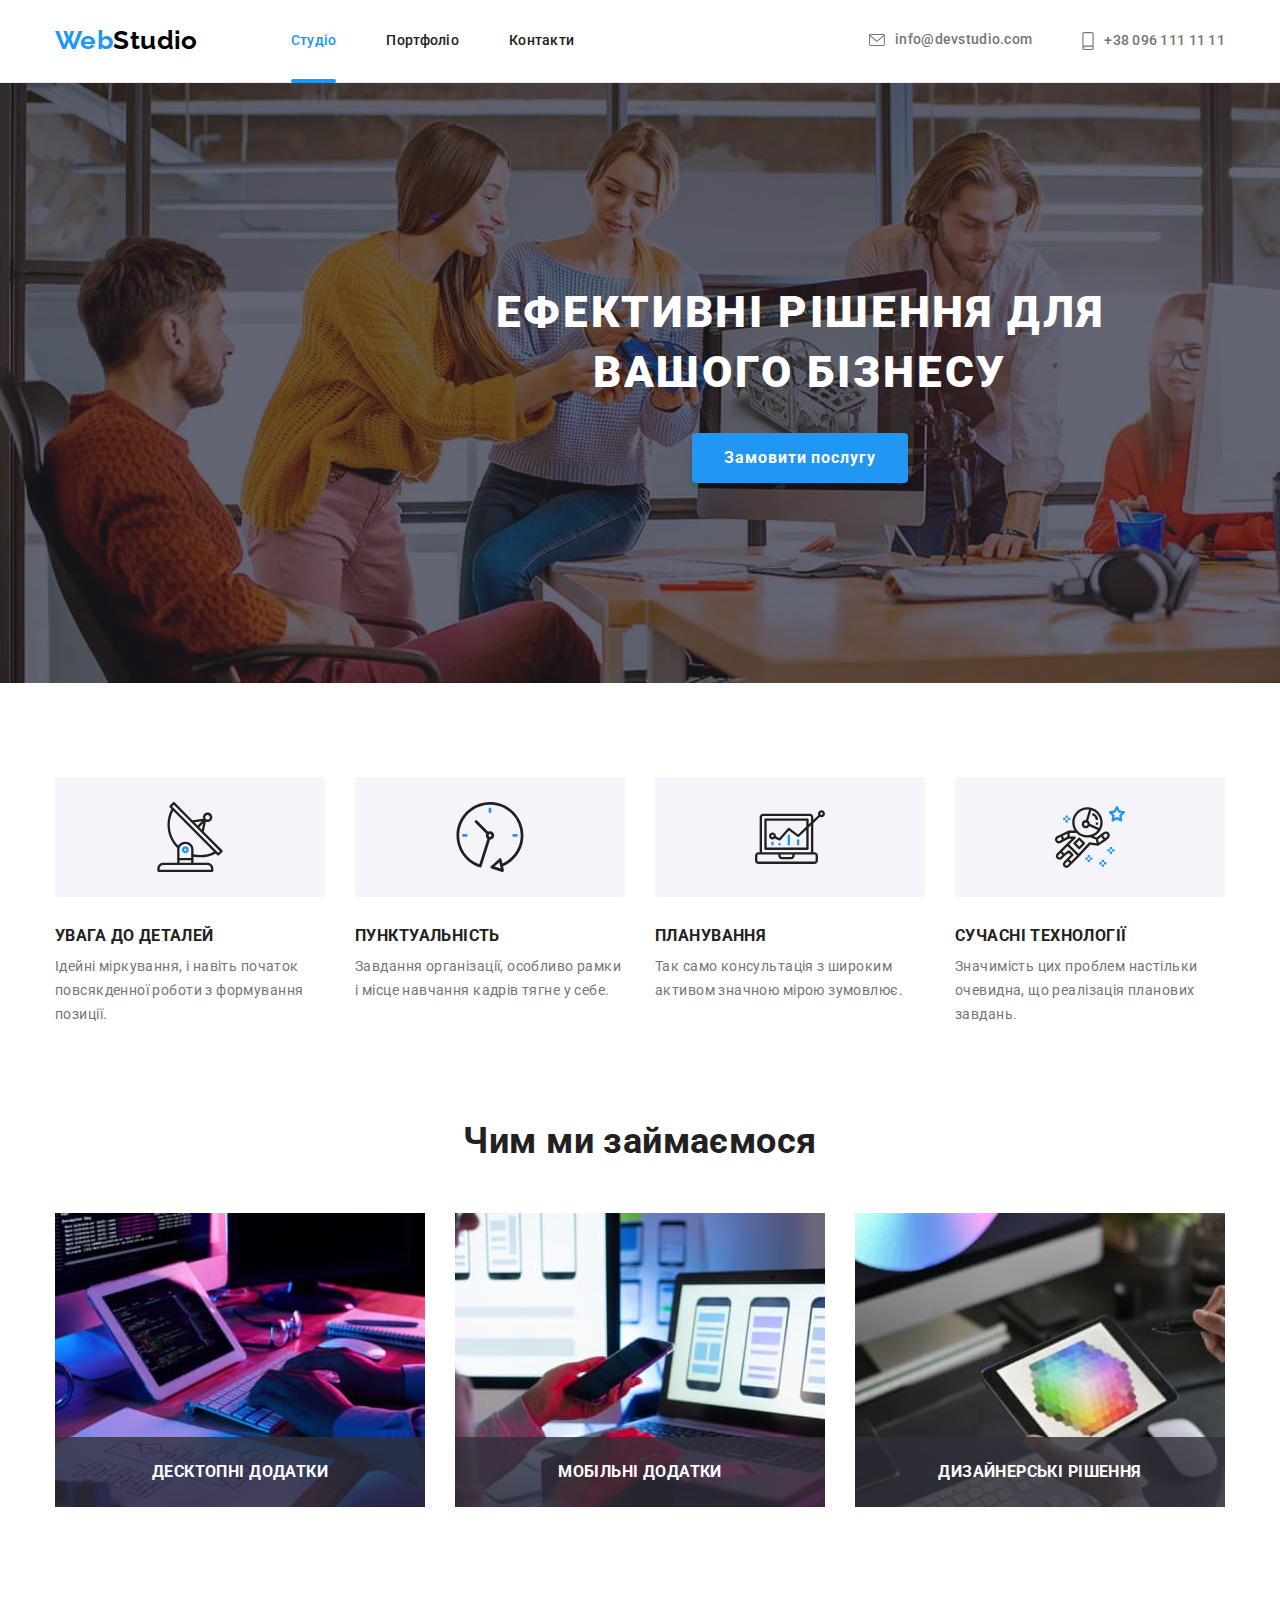
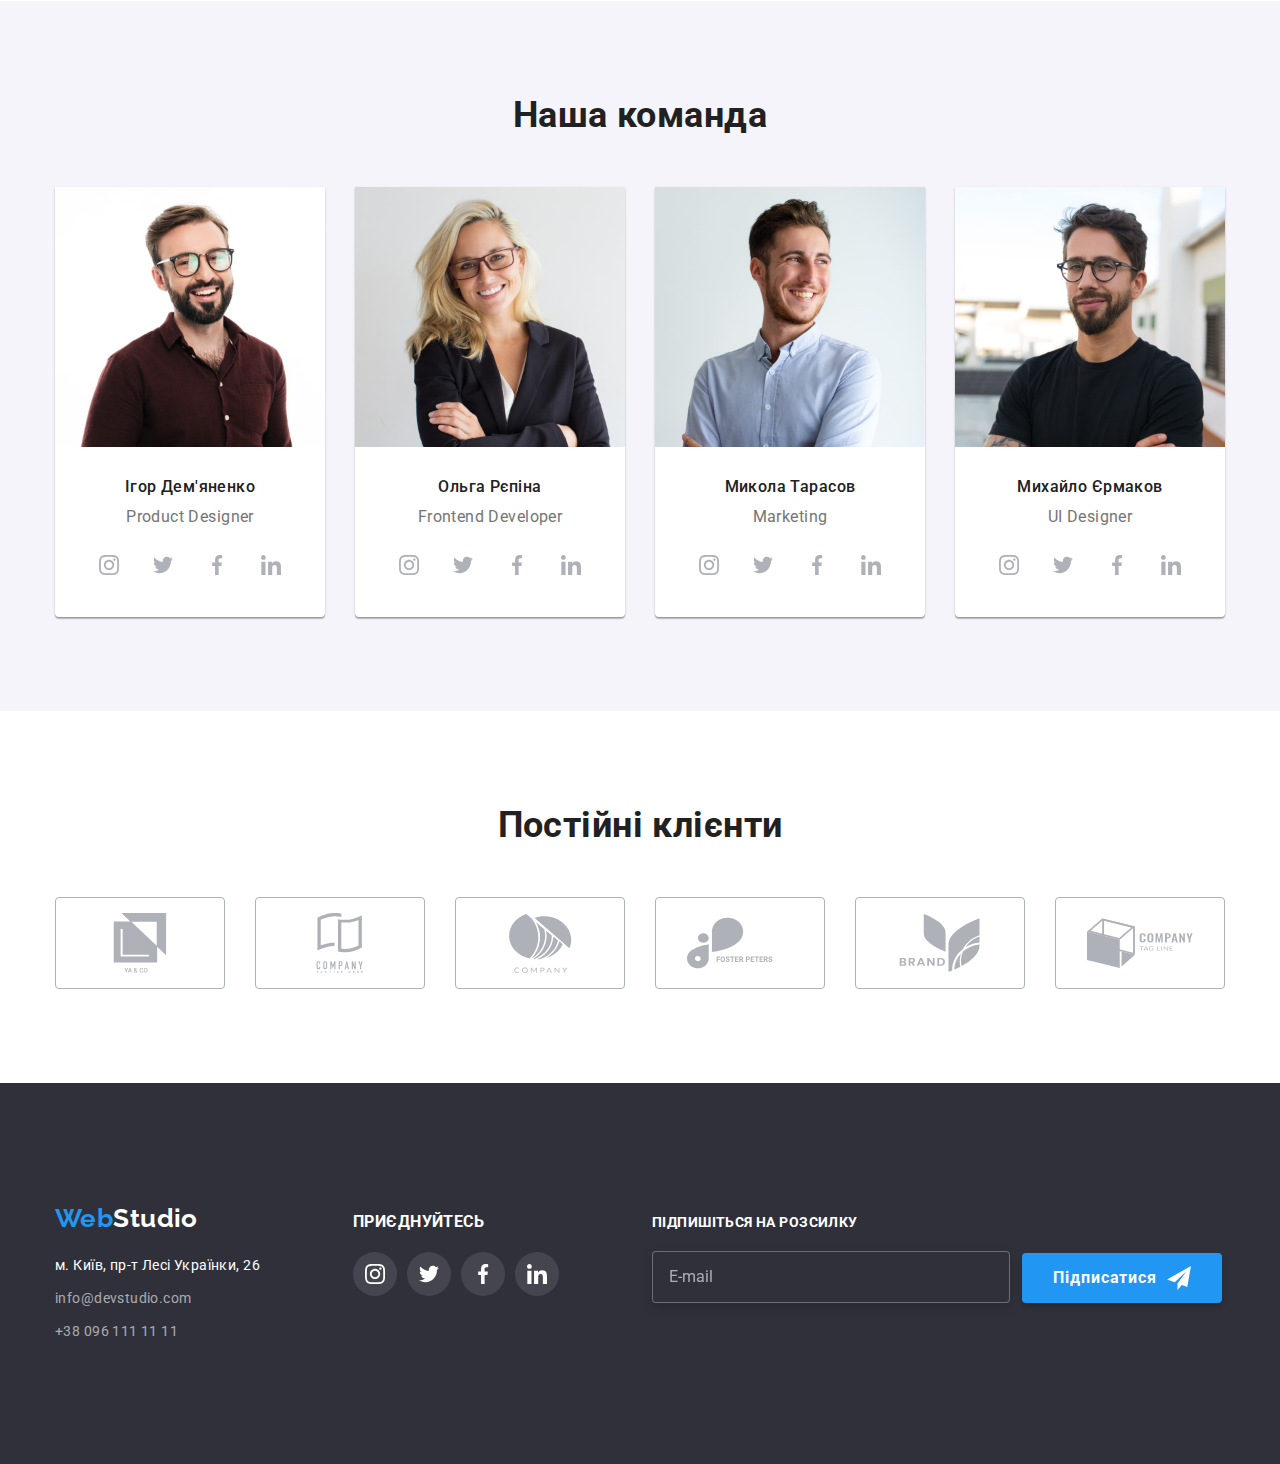
==== index.html @ 812aaee8 "Скопировал файлы с прошлой ДЗ" ====
<!DOCTYPE html>
<html lang="uk">
  <head>
    <meta charset="UTF-8" />
    <meta http-equiv="X-UA-Compatible" content="IE=edge" />
    <meta name="viewport" content="width=device-width, initial-scale=1.0" />
    <title>Document</title>
    <link rel="icon" href="./images/favicon.ico" type="image/x-icon">
    <link rel="preconnect" href="https://fonts.googleapis.com" />
    <link rel="preconnect" href="https://fonts.gstatic.com" crossorigin />
    <link
      href="https://fonts.googleapis.com/css2?family=Raleway:wght@700&family=Roboto:wght@400;500;700;900&display=swap"
      rel="stylesheet"
    />
    <link
      rel="stylesheet"
      href="https://cdnjs.cloudflare.com/ajax/libs/modern-normalize/1.1.0/modern-normalize.min.css"
    />
    <link rel="stylesheet" href="./css/styles.css" />
  </head>

  <body>
    <header>
      <!--Навігація сайту-->
      <div class="nav container">
        <nav>
          <a class="logo" href="./index.html">Web<span class="logo-studio">Studio</span></a>
          <ul class="site-nav list">
            <li class="item">
              <a class="link current" href="./index.html">Студіо</a>
            </li>
            <li class="item">
              <a class="link" href="./portfolio.html">Портфоліо</a>
            </li>
            <li class="item"><a class="link" href="">Контакти</a></li>
          </ul>
        </nav>
        <ul class="site-adress list">
          <li class="item">
            <a class="link" href="mailto:info@devstudio.com">
              <svg class="icon-mail" width="16" height="12px">
                <use href="./images/icons.svg#icon-mail"></use>
              </svg>
              info@devstudio.com
            </a>
          </li>
          <li class="item">
            <a class="link" href="tel:+380961111111">
              <svg class="icon-smartphone" width="12px" height="18px">
                <use href="./images/icons.svg#icon-smartphone"></use>
              </svg>
              +38 096 111 11 11
            </a>
          </li>
        </ul>
      </div>
    </header>
    <!--Основний контент-->
    <main>
      <!--Шапка основного контенту-->
      <section class="main section">
        <div class="main container">
          <h1 class="title-hero">Ефективні рішення для вашого бізнесу</h1>
          <button class="button" type="button" data-modal-open>Замовити послугу</button>
        </div>
      </section>
      <!--Особливості-->
      <section class="feature section">
        <div class="feature container">
          <h2 class="visually-hidden">Особливості</h2>
          <ul class="feature list">
            <li class="item">
              <div class="feature-picture">
                <svg class="icon-antenna" width="70px" height="70px">
                  <use href="./images/icons.svg#pic-antenna"></use>
                </svg>
              </div>
              <h3 class="feature-title">Увага до деталей</h3>
              <p class="feature-text">
                Ідейні міркування, і навіть початок повсякденної роботи з формування позиції.
              </p>
            </li>
            <li class="item">
              <div class="feature-picture">
                <svg class="icon-clock" width="70px" height="70px">
                  <use href="./images/icons.svg#pic-clock"></use>
                </svg>
              </div>
              <h3 class="feature-title">Пунктуальність</h3>
              <p class="feature-text">
                Завдання організації, особливо рамки і місце навчання кадрів тягне у себе.
              </p>
            </li>
            <li class="item">
              <div class="feature-picture">
                <svg class="icon-diagram" width="70px" height="70px">
                  <use href="./images/icons.svg#pic-diagram"></use>
                </svg>
              </div>
              <h3 class="feature-title">Планування</h3>
              <p class="feature-text">
                Так само консультація з широким активом значною мірою зумовлює.
              </p>
            </li>
            <li class="item">
              <div class="feature-picture">
                <svg class="icon-astronaut" width="70px" height="70px">
                  <use href="./images/icons.svg#pic-astronaut"></use>
                </svg>
              </div>
              <h3 class="feature-title">Сучасні технології</h3>
              <p class="feature-text">
                Значимість цих проблем настільки очевидна, що реалізація планових завдань.
              </p>
            </li>
          </ul>
        </div>
      </section>
      <!--Чим ми займаємося-->
      <section class="description section">
        <div class="description container">
          <h2 class="title-section">Чим ми займаємося</h2>
          <ul class="description list">
            <li class="item">
              <img src="./images/label-one.jpg" alt="label-one" width="370" height="294" />
              <div class="container-lebel">
                <h3 class="label-title">Десктопні додатки</h3>
              </div>
            </li>
            <li class="item">
              <img src="./images/label-two.jpg" alt="label-two" width="370" height="294" />
              <div class="container-lebel">
                <h3 class="label-title">Мобільні додатки</h3>
              </div>
            </li>
            <li class="item">
              <img src="./images/label-three.jpg" alt="label-three" width="370" height="294" />
              <div class="container-lebel">
                <h3 class="label-title">Дизайнерські рішення</h3>
              </div>
            </li>
          </ul>
        </div>
      </section>
      <!--Наша команда-->
      <section class="team section">
        <div class="container">
          <h2 class="title-section">Наша команда</h2>
          <ul class="list">
            <li class="person-list">
              <img src="./images/person-one.jpg" alt="Ihor-Demyanenko" width="270" height="260" />
              <div class="container-person">
                <h3 class="person-name">Ігор Дем'яненко</h3>
                <p class="person-title" lang="en">Product Designer</p>
                <ul class="container-links">
                  <li class="list">
                    <a href="" class="social-link">
                      <svg class="icon-instagram" width="20px" height="20px">
                        <use href="./images/icons.svg#icon-instagram"></use>
                      </svg>
                    </a>
                  </li>
                  <li class="list">
                    <a href="" class="social-link">
                      <svg class="icon-twitter" width="20px" height="20px">
                        <use href="./images/icons.svg#icon-twitter"></use>
                      </svg>
                    </a>
                  </li>
                  <li class="list">
                    <a href="" class="social-link">
                      <svg class="icon-facebook" width="20px" height="20px">
                        <use href="./images/icons.svg#icon-facebook"></use>
                      </svg>
                    </a>
                  </li>
                  <li class="list">
                    <a href="" class="social-link">
                      <svg class="icon-twitter" width="20px" height="20px">
                        <use href="./images/icons.svg#icon-linkedin"></use>
                      </svg>
                    </a>
                  </li>
                </ul>
              </div>
            </li>
            <li class="person-list">
              <img src="./images/person-two.jpg" alt="Olga-Repina" width="270" height="260" />
              <div class="container-person">
                <h3 class="person-name">Ольга Рєпіна</h3>
                <p class="person-title" lang="en">Frontend Developer</p>
                <ul class="container-links">
                  <li class="list">
                    <a href="" class="social-link">
                      <svg class="icon-instagram" width="20px" height="20px">
                        <use href="./images/icons.svg#icon-instagram"></use>
                      </svg>
                    </a>
                  </li>
                  <li class="list">
                    <a href="" class="social-link">
                      <svg class="icon-twitter" width="20px" height="20px">
                        <use href="./images/icons.svg#icon-twitter"></use>
                      </svg>
                    </a>
                  </li>
                  <li class="list">
                    <a href="" class="social-link">
                      <svg class="icon-facebook" width="20px" height="20px">
                        <use href="./images/icons.svg#icon-facebook"></use>
                      </svg>
                    </a>
                  </li>
                  <li class="list">
                    <a href="" class="social-link">
                      <svg class="icon-twitter" width="20px" height="20px">
                        <use href="./images/icons.svg#icon-linkedin"></use>
                      </svg>
                    </a>
                  </li>
                </ul>
              </div>
            </li>
            <li class="person-list">
              <img src="./images/person-three.jpg" alt="Mykola-Tarasov" width="270" height="260" />
              <div class="container-person">
                <h3 class="person-name">Микола Тарасов</h3>
                <p class="person-title" lang="en">Marketing</p>
                <ul class="container-links">
                  <li class="list">
                    <a href="" class="social-link">
                      <svg class="icon-instagram" width="20px" height="20px">
                        <use href="./images/icons.svg#icon-instagram"></use>
                      </svg>
                    </a>
                  </li>
                  <li class="list">
                    <a href="" class="social-link">
                      <svg class="icon-twitter" width="20px" height="20px">
                        <use href="./images/icons.svg#icon-twitter"></use>
                      </svg>
                    </a>
                  </li>
                  <li class="list">
                    <a href="" class="social-link">
                      <svg class="icon-facebook" width="20px" height="20px">
                        <use href="./images/icons.svg#icon-facebook"></use>
                      </svg>
                    </a>
                  </li>
                  <li class="list">
                    <a href="" class="social-link">
                      <svg class="icon-twitter" width="20px" height="20px">
                        <use href="./images/icons.svg#icon-linkedin"></use>
                      </svg>
                    </a>
                  </li>
                </ul>
              </div>
            </li>
            <li class="person-list">
              <img
                src="./images/person-four.jpg"
                alt="Mykhailo-Yermakov"
                width="270"
                height="260"
              />
              <div class="container-person">
                <h3 class="person-name">Михайло Єрмаков</h3>
                <p class="person-title" lang="en">UI Designer</p>
                <ul class="container-links">
                  <li class="list">
                    <a href="" class="social-link">
                      <svg class="icon-instagram" width="20px" height="20px">
                        <use href="./images/icons.svg#icon-instagram"></use>
                      </svg>
                    </a>
                  </li>
                  <li class="list">
                    <a href="" class="social-link">
                      <svg class="icon-twitter" width="20px" height="20px">
                        <use href="./images/icons.svg#icon-twitter"></use>
                      </svg>
                    </a>
                  </li>
                  <li class="list">
                    <a href="" class="social-link">
                      <svg class="icon-facebook" width="20px" height="20px">
                        <use href="./images/icons.svg#icon-facebook"></use>
                      </svg>
                    </a>
                  </li>
                  <li class="list">
                    <a href="" class="social-link">
                      <svg class="icon-twitter" width="20px" height="20px">
                        <use href="./images/icons.svg#icon-linkedin"></use>
                      </svg>
                    </a>
                  </li>
                </ul>
              </div>
            </li>
          </ul>
        </div>
      </section>
      <!-- Постійні клієнти -->
      <section class="section clients">
        <div class="container">
          <h2 class="title-section">Постійні клієнти</h2>
          <ul class="container-clients">
            <li class="list">
              <a class="client-link" href="">
                <svg class="icon-client" width="106px" height="60px">
                  <use href="./images/icons.svg#icon-client-1"></use>
                </svg>
              </a>
            </li>
            <li class="list">
              <a class="client-link" href="">
                <svg class="icon-client" width="106px" height="60px">
                  <use href="./images/icons.svg#icon-client-2"></use>
                </svg>
              </a>
            </li>
            <li class="list">
              <a class="client-link" href="">
                <svg class="icon-client" width="106px" height="60px">
                  <use href="./images/icons.svg#icon-client-3"></use>
                </svg>
              </a>
            </li>
            <li class="list">
              <a class="client-link" href="">
                <svg class="icon-client" width="106px" height="60px">
                  <use href="./images/icons.svg#icon-client-4"></use>
                </svg>
              </a>
            </li>
            <li class="list">
              <a class="client-link" href="">
                <svg class="icon-client" width="106px" height="60px">
                  <use href="./images/icons.svg#icon-client-5"></use>
                </svg>
              </a>
            </li>
            <li class="list">
              <a class="client-link" href="">
                <svg class="icon-client" width="106px" height="60px">
                  <use href="./images/icons.svg#icon-client-6"></use>
                </svg>
              </a>
            </li>
          </ul>
        </div>
      </section>
    </main>
    <!--Футер сайту-->
    <footer class="footer">
      <div class="container footer">
        <div class="container-adress">
          <a class="logo" href="">Web<span class="logo-studio">Studio</span></a>
          <address class="footer-adress">
            <p class="adress-text">м. Київ, пр-т Лесі Українки, 26</p>
            <ul class="list">
              <li class="link-mail">
                <a class="link" href="mailto:info@devstudio.com">info@devstudio.com</a>
              </li>
              <li class="link-tel">
                <a class="link" href="tel:+380961111111">+38 096 111 11 11</a>
              </li>
            </ul>
          </address>
        </div>
        <div class="container-join">
          <h3 class="title">Приєднуйтесь</h3>
          <ul class="list link">
            <li class="list item">
              <a class="social-link" href="">
                <svg class="icon-instagram" width="20px" height="20px">
                  <use href="./images/icons.svg#icon-instagram"></use>
                </svg>
              </a>
            </li>
            <li class="list item">
              <a class="social-link" href="">
                <svg class="icon-twitter" width="20px" height="20px">
                  <use href="./images/icons.svg#icon-twitter"></use>
                </svg>
              </a>
            </li>
            <li class="list item">
              <a class="social-link" href="">
                <svg class="icon-facebook" width="20px" height="20px">
                  <use href="./images/icons.svg#icon-facebook"></use>
                </svg>
              </a>
            </li>
            <li class="list item">
              <a class="social-link" href="">
                <svg class="icon-linkedin" width="20px" height="20px">
                  <use href="./images/icons.svg#icon-linkedin"></use>
                </svg>
              </a>
            </li>
          </ul>
        </div>
        <div class="container-subscribe">
          <form class="form-email">
            <div class="form-group">
              <b class="title">Підпишіться на розсилку</b>
              <label>
                <input type="email" name="email" placeholder="E-mail" />
              </label>
            </div>
            <button class="button subscribe" type="submit">
              Підписатися
              <svg class="icon-subscribe" width="24px" height="24px">
                <use href="./images/icons.svg#icon-subscribe"></use>
              </svg>
            </button>
          </form>
        </div>
      </div>
    </footer>

    <!-- Модальне вікно -->
    <div class="backdrop is-hidden" data-modal>
      <div class="modal">
        <form class="modal-form">
          <b class="title-modal-form">Залиште свої дані, ми вам передзвонимо</b>
          <label class="group username">
            <span class="form-label">Ім'я</span>
            <input type="text" name="name" placeholder=" " />
            <svg class="icon person" width="18px" height="18px">
              <use href="./images/icons.svg#icon-person"></use>
            </svg>
          </label>
          <label class="group tel">
            <span class="form-label">Телефон</span>
            <input type="tel" name="tel" placeholder=" " />
            <svg class="icon tel" width="18px" height="18px">
              <use href="./images/icons.svg#icon-phone"></use>
            </svg>
          </label>
          <label class="group email">
            <span class="form-label"><span lang="en">Email</span></span>
            <input type="email" name="email" placeholder=" " />
            <svg class="icon email" width="18px" height="18px">
              <use href="./images/icons.svg#icon-email"></use>
            </svg>
          </label>
          <label class="group feedback">
            <span class="form-label">Коментар</span>
            <textarea name="feedback" rows="5" placeholder="Введіть текст"></textarea>
          </label>
          <label class="group checkbox">
            <input class="form-input" type="checkbox" name="checkbox_terms" />
            <svg class="icon-check" width="16px" height="15px">
              <use href="./images/icons.svg#icon-check"></use>
            </svg>
            <span class="text-checkbox">Погоджуюся з розсилкою та приймаю <span>Умови договору</span></span>
          </label>
          <button class="button send" type="submit">Відправити</button>
        </form>
        <button class="button-close-modal" type="button" data-modal-close>
          <svg width="18px" height="18px">
            <use href="./images/icons.svg#icon-close"></use>
          </svg>
        </button>
      </div>
    </div>
    <!-- Скрипт для модального вікна -->
    <script src="./js/modal.js"></script>
  </body>
</html>
---- css/styles.css ----
/* Колір основного тексту  #757575*/
/* Колір вторичного тексту #212121 */
/* Колір акценту #2196F3*/
/* Колір основного фону #ffffff*/
/* Колір вторичного фону #F5F4FA*/
/* Колір фону шапки та футера #2F303A */
/* Колір тексту адреси футера rgba(255, 255, 255, 0.6)*/
/* Колір напису "Студіо" #000000*/
/* Колір іконок #AFB1B8*/
/* Колір задноього фону іконок rgba(255, 255, 255, 0.1)*/
/* Колір заднього фону блоку тексту в Чим ми займаємосся rgba(47, 48, 58, 0.8)*/

/* Основні змінні сайту */
:root {
    --primary-text-color: #757575;
    --secondary-text-color: #212121;
    --accent-color: #2196F3;
    --primary-white-color: #ffffff;
    --secondary-background-color: #F5F4FA;
    --footer-adress-text-color: rgba(255, 255, 255, 0.6);
    --footer-background-color: #2F303A;
    --logo-text-color: #000000;
    --icons-other-color: #AFB1B8;
    --icons-background-color: rgba(255, 255, 255, 0.1);
    --label-background-color: rgba(47, 48, 58, 0.8);
    --text-label-portfolio-background-color: rgba(33, 150, 243, 0.9);


    --time-duration: 250ms;
    --timing-function: cubic-bezier(0.4, 0, 0.2, 1);
}

body {
    background-color: var(--primary-white-color);
    color: var(--primary-text-color);
    font-family: Roboto, sans-serif;
    font-weight: 400;
    font-size: 14px;
    letter-spacing: 0.03em;
}
header {
    border-bottom: 1px solid #ECECEC;
}
img {
    display: block;
}
nav {
    display: flex;
}


/* Стилі для index.html */
/* Навігація */
.container{
    margin-right: auto;
    margin-bottom: 0px;
    margin-left: auto;
    width: 1200px;
    padding: 0 15px;
}
.section {
    padding-top: 94px;
    padding-bottom: 94px;
}
.logo {
    padding-top: 24px;
    padding-bottom: 25px;

    color: var(--accent-color);
    font-family: Raleway, sans-serif;
    font-weight: 700;
    font-size: 26px;
    line-height: 1.2;
    text-decoration: none;
}
.logo .logo-studio {
    color: var(--logo-text-color);
}
.link {
    color: var(--secondary-text-color);
    text-decoration: none;
    text-align: center;
}
.list {
    padding: 0;
    margin: 0;

    list-style: none;
}
.nav.container {
    display: flex;
    align-items: center;
}
.site-nav.list {
    display: flex;
    margin-left: 93px;
}
.site-adress.list {
    display: flex;
    margin-left: auto;
}
.site-nav .item + .item,
.site-adress .item + .item {
    margin-left: 50px;
}
.nav.container .link{
    display: flex;
    padding-top: 32px;
    padding-bottom: 32px;
    align-items: center;

    font-weight: 500;
    line-height: 1.14;
    letter-spacing: 0.02em;
    list-style: none;

    transition: color var(--time-duration) var(--timing-function);
}
.site-adress.list .link {
    color: var(--primary-text-color);
}
.site-nav.list .current{
    position: relative;
}
.site-nav.list .current::after {
    content: "";
    position: absolute;
    bottom: -2px;
    left: 0;

    width: 100%;
    height: 4px;

    background-color: var(--accent-color);
    border-radius: 4px;
}
.site-nav.list .current,
.nav.container .link:hover, 
.nav.container .link:focus,
/* ...для футеру */
.footer .link:hover,
.footer .link:focus {
    color: var(--accent-color);
}
/* іконки навігації */
.icon-mail,
.icon-smartphone {
    fill: currentColor;
    margin-right: 10px;
} 



/* Секція Герой */
.main.section {
    width: 1600px;
    margin-right: auto;
    margin-left: auto;
    padding-top: 200px;
    padding-bottom: 200px;
    
    background-image: linear-gradient(
        to right, 
        rgba(47, 48, 58, 0.4), 
        rgba(47, 48, 58, 0.4)),
        url(../images/img-main.jpg);
    background-position: center;
    background-repeat: no-repeat;
    background-size: cover;
}
.main.container {
    text-align: center;
}
.main.section .title-hero {
    margin-top: 0;
    margin-right: auto;
    margin-bottom: 30px;
    margin-left: auto;
    width: 696px;
    
    color: var(--primary-white-color);
    font-weight: 900;
    font-size: 44px;
    line-height: 1.36;
    letter-spacing: 0.06em;
    text-transform: uppercase;
}
.button,
.button.send {
    font-family: inherit;
    font-weight: 700;
    font-size: 16px;
    line-height: 1.88;
    letter-spacing: 0.06em;
    cursor: pointer;
    background-color: var(--accent-color);
    color: var(--primary-white-color);
    box-shadow: 0px 4px 4px rgba(0, 0, 0, 0.15);
    border-radius: 4px;
    border: transparent;
}
.main.container .button {
    min-width: 216px;
    min-height: 50px;
}



/* Особливості */
.feature-picture {
    display: flex;
    width: 270px;
    height: 120px;
    margin-bottom: 30px;

    justify-content: center;
    align-items: center;
    background-color: var(--secondary-background-color);
    border-radius: 4px;
}
.feature.list {
    display: flex;
    flex-wrap: wrap;
    gap: 30px;
}
.feature .item {
    width: calc((100% - 90px) / 4);
}
.feature-title {
    margin-top: 0;
    margin-bottom: 10px;
}
.feature-title,
/* ...для тексту етикеток у 
секції Чим ми займаємось */
.label-title {
    color: var(--secondary-text-color);
    font-weight: 700;
    line-height: 1.14;
    text-transform: uppercase;
}
.feature.section .feature-text {
    margin-top: 0;
    margin-bottom: 0;

    line-height: 1.71;
}
/* Приховані заголовки секцій Особливості та Портфоліо */
.visually-hidden {
    position: absolute;
    width: 1px;
    height: 1px;
    margin: -1px;
    border: 0;
    padding: 0;
    
    white-space: nowrap;
    clip-path: inset(100%);
    clip: rect(0 0 0 0);
    overflow: hidden;
  }



/* Секція Чим ми займаємось */
.description.section .title-section,
/* ...секція наша команда */
.team .title-section,
/* ...секція постійні клієнти */
.clients .title-section {
    margin-top: 0;
    margin-bottom: 50px;

    color: var(--secondary-text-color);
    font-weight: 700;
    font-size: 36px;
    line-height: 1.16;
    text-align: center;
}
.description.section {
    padding-top: 0;
}
.description.list {
    display: flex;
    flex-wrap: wrap;
    gap: 30px;
}
.description.list .item {
    position: relative;

    width: calc((100% - 60px) / 3);
}
.container-lebel {
    position: absolute;
    bottom: 0;
    left: 0;

    display: flex;
    justify-content: center;
    align-items: center;
    min-width: 370px;
    min-height: 70px;

    background-color: var(--label-background-color);
}
.container-lebel .label-title {
    margin: 0;

    color: var(--primary-white-color);
}


/* Секція Наша команда */
.team {
    background-color: var(--secondary-background-color);
}
.team.section .list {
    display: flex;
    flex-wrap: wrap;
}
.person-list{
    width: calc((100% - 90px) / 4);
    
    background-color: var(--primary-white-color);
    box-shadow: 0px 1px 3px rgba(0, 0, 0, 0.12), 
                0px 1px 1px rgba(0, 0, 0, 0.14), 
                0px 2px 1px rgba(0, 0, 0, 0.2);
    border-radius: 0px 0px 4px 4px;
}
.person-list:not(:nth-child(4n)) {
    margin-right: 30px;
}
.container-person {
    padding: 30px 32px;
}
.person-name {
    margin-top: 0;
    margin-bottom: 10px;
    
    color: var(--secondary-text-color);
    font-weight: 500;
    font-size: 16px;
    line-height: 1.19;
    text-align: center;
}
.person-title {
    margin-top: 0;
    margin-bottom: 16px;

    font-size: 16px;
    line-height: 1.36;
    text-align: center;
}
.container-links {
    padding: 0;
    display: flex;
    justify-content: center;
}
.social-link{
    display: flex;
    width: 44px;
    height: 44px;
    align-items: center;
    justify-content: center;

    fill: currentColor;
    color: var(--icons-other-color);
    border-radius: 50%;

    transition: color var(--time-duration) var(--timing-function), 
                background-color var(--time-duration) var(--timing-function);
}
.container-person .social-link:hover,
.container-person .social-link:focus {
    color: var(--primary-white-color);
    background-color: var(--accent-color);
}
.container-person .list:not(:last-child) {
    margin-right: 10px;
}



/* Секція Клієнти */
.container-clients {
    display: flex;
    padding: 0;
    margin: 0;
}
.container-clients .list:not(:last-child){
    margin-right: 30px;
}
.list .client-link {
    display: flex;
    width: 170px;
    height: 92px;
    align-items: center;
    justify-content: center;

    color: var(--icons-other-color);
    border: 1px solid var(--icons-other-color);
    fill: currentColor;
    border-radius: 4px;

    transition: color var(--time-duration) var(--timing-function),
                border var(--time-duration) var(--timing-function);
}
.list .client-link:hover,
.list .client-link:focus {
    color: var(--accent-color);
    border: 1px solid var(--accent-color);
}



/* Футер сайту */
.footer {
    padding-top: 60px;
    padding-bottom: 60px;

    background-color: var(--footer-background-color);
}
.container.footer {
    display: flex;
    align-items: baseline;
}
.container-adress {
    margin-right: 93px;
}
.container-adress .logo {
    display: inline-block;
    padding-top: 0;
    padding-bottom: 0;
    margin-bottom: 20px;
}
.footer .logo-studio,
.adress-text {
    color: var(--primary-white-color);
}
.adress-text {
    margin-top: 0;
    margin-bottom: 9px;
}
.footer-adress {
    font-style: normal;
    line-height: 1.71;
}
.footer .link {
    transition: color var(--time-duration) var(--timing-function);

    color: var(--footer-adress-text-color);
}
.link-mail {
    margin-bottom: 9px;
}
.container-join {
    margin-right: 93px;
}
.container-join .title,
.container-subscribe .title {
    margin-top: 0;
    margin-bottom: 20px;

    font-weight: 700;
    line-height: 1.14;
    text-transform: uppercase;
    color: var(--primary-white-color);
}
.container-join .list.link {
    display: flex;
    padding: 0;
}
.container-join .list.item:not(:last-child) {
    margin-right: 10px;
}
.container-join .social-link {
    color: var(--primary-white-color);
    background-color: var(--icons-background-color);
}
.container-join .social-link:hover,
.container-join .social-link:focus {
    background-color: var(--accent-color);
}

.container-subscribe {
    display: flex;
}
.form-email {
    display: flex;
    align-items: flex-end;
}
.form-group {
    display: flex;
    flex-direction: column;
    margin-right: 12px;
}
.form-group input::placeholder {
    color: var(--footer-adress-text-color);
}
.form-group input {
    min-width: 358px;
    padding: 15px 16px;

    font-size: 16px;
    line-height: 1.25;
    color: var(--primary-white-color);
    background-color: var(--footer-background-color);
    filter: drop-shadow(0px 4px 4px rgba(0, 0, 0, 0.15));
    border: 1px solid rgba(255, 255, 255, 0.3);
    border-radius: 4px;

    transition: border var(--time-duration) var(--timing-function);
}
.form-group:focus-within input {
    border: 1px solid var(--accent-color)
}
.container-subscribe .button.subscribe,
.modal-form .button.send  {
    display: inline-flex;
    justify-content: center;
    align-items: center;
    min-width: 200px;
    min-height: 50px;
    padding: 10px 28px;
}
.icon-subscribe{
    margin-left: 10px;
    fill: currentColor;
}



/* Модальне вікно */
.backdrop {
    position: fixed;
    top: 0;
    left: 0;
    opacity: 1;
    transition: opacity var(--time-duration) var(--timing-function),
                visibility var(--time-duration) var(--timing-function);

    width: 100%;
    height: 100%;

    background-color: rgba(0, 0, 0, 0.2);
}
.backdrop.is-hidden {
    opacity: 0;
    pointer-events: none;
    visibility: hidden;
}
.modal {
    position: absolute;
    top: 50%;
    left: 50%;
    overflow: hidden;
    transform: translate(-50%, -50%) scale(1);
    transition: transform var(--time-duration) var(--timing-function);

    padding: 40px;

    background-color: var(--primary-white-color);
    box-shadow: 0px 1px 3px rgba(0, 0, 0, 0.12), 
                0px 1px 1px rgba(0, 0, 0, 0.14), 
                0px 2px 1px rgba(0, 0, 0, 0.2);
    border-radius: 4px;
}
.backdrop.is-hidden .modal {
    transform: translate(-50%, -50%) scale(1.5);
}
.modal-form {
    align-items: center;
}
.title-modal-form {
    margin-bottom: 12px;

    text-align: center;
    font-size: 20px;
    line-height: 1.15;
    color: var(--secondary-text-color);
}
.modal-form,
.modal-form .group{
    display: flex;
    flex-direction: column;
}
.group {
    position: relative;
    margin-bottom: 10px;
}
.group .form-label,
.group.feedback textarea::placeholder {
    margin-bottom: 4px;

    font-size: 12px;
    line-height: 1.17;
    letter-spacing: 0.01em;
}
.group input {
    padding-left: 42px;
}
.group input,
.group textarea {
    min-width: 448px;
    min-height: 40px;

    border: 1px solid rgba(33, 33, 33, 0.2);
    border-radius: 4px;

    transition: border var(--time-duration) var(--timing-function);
}
.group:focus-within > input,
.group:focus-within > textarea {
    border: 1px solid var(--accent-color);
    outline: transparent;
}
.group > .icon {
    position: absolute;
    top: 29px;
    left: 12px;

    fill: currentColor;
    color: var(--secondary-text-color);

    transition: color var(--time-duration) var(--timing-function);
}
.group:focus-within >.icon {
    color: var(--accent-color);
}
.group.feedback {
    margin-bottom: 20px;
}
.group textarea{
    padding: 12px 16px;
    resize: none;
}
.group.feedback textarea::placeholder {
    color: rgba(117, 117, 117, 0.5);
}
.group.checkbox{
    position: relative;
    display: flex;
    flex-direction: row;
    align-items: center;
    margin-bottom: 30px;
}
.group.checkbox input{
    position: absolute;
    width: 1px;
    height: 1px;
    margin: -1px;
    border: 0;
    padding: 0;
    
    white-space: nowrap;
    clip-path: inset(100%);
    clip: rect(0 0 0 0);
    overflow: hidden;
}
.icon-check {
    position: absolute;
    opacity: 0;
    transition: opacity var(--time-duration) var(--timing-function);
    
    background-color: var(--accent-color);
    border-radius: 2px;
}
.form-input:checked + .icon-check {
    opacity: 1;
}
.text-checkbox::before {
    content:'';
    display: inline-flex;
    width: 16px;
    height: 15px;
    margin-right: 7px;
    opacity: 1;

    border: 2px solid var(--secondary-text-color);
    border-radius: 2px;

    transition: opacity var(--time-duration) var(--timing-function);
}
.form-input:checked ~ .text-checkbox::before  {
    opacity: 0;
}
.group .text-checkbox {
    margin: 0;

    line-height: 1.71;
}
.text-checkbox span {
    color: var(--accent-color);
    text-decoration: underline;
}
.button-close-modal {
    position: absolute;
    top: 8px;
    right: 8px;
    transition: color var(--time-duration) var(--timing-function);

    display: flex;
    cursor: pointer;
    margin-left: auto;
    padding: 6px;
    min-width: 30px;
    min-height: 30px;
    
    fill: currentColor;
    font-family: inherit;
    background-color: var(--primary-white-color);
    border-radius: 50%;
    border: 1px solid rgba(0, 0, 0, 0.1);
}
.button-close-modal:hover,
.button-close-modal:focus {
    color: var(--accent-color);
}



/* Стилі для portfolio.html */
/* кнопки-фільтри */
.filters .container {
    flex-wrap: wrap;
}
.filters.list {
    display: flex;
    margin-right: auto;
    margin-bottom: 50px;
    margin-left: auto;
    justify-content: center;
}
.filters.list .item + .item {
    margin-left: 8px;
}
.filters.list .button{
    padding: 6px 22px;
    min-width: 73px;
    min-height: 38px;

    cursor: pointer;
    font-family: inherit;
    font-weight: 500;
    font-size: 16px;
    line-height: 1.63;
    border-radius: 4px;
    border: transparent;
    color: var(--secondary-text-color);
    background-color: var(--secondary-background-color);

    transition: background-color var(--time-duration) var(--timing-function),
                color var(--time-duration) var(--timing-function),
                box-shadow var(--time-duration) var(--timing-function);
}
.filters .button:hover,
.filters .button:focus {
    background-color: var(--accent-color);
    color: var(--primary-white-color);
    box-shadow: 0px 3px 1px rgba(0, 0, 0, 0.1), 
                0px 1px 2px rgba(0, 0, 0, 0.08), 
                0px 2px 2px rgba(0, 0, 0, 0.12);
}



/* список портфоліо */
.portfolio.list {
    display: flex;
    flex-wrap: wrap;
}
.portfolio.list .item {
    width: calc((100% - 60px) / 3);
    margin-bottom: 30px;
}
.portfolio.list .item:not(:nth-child(3n)) {
    margin-right: 30px;
}
.portfolio.list .item:nth-last-child(-n+3) {
    margin-bottom: 0px;
}
.portfolio.list .card-link {
    display: inline-block;
    text-decoration: none;

    transition: box-shadow var(--time-duration) var(--timing-function);
}
.portfolio.list .card-link:hover,
.portfolio.list .card-link:focus {
    box-shadow: 0px 1px 1px rgba(0, 0, 0, 0.12), 
                0px 4px 4px rgba(0, 0, 0, 0.06), 
                1px 4px 6px rgba(0, 0, 0, 0.16);
}
.container-portfolio-label {
    position: relative;
    overflow: hidden;
}
.container-label-overlay{
    width: 100%;
    padding: 64px 24px;

    background-color: var(--text-label-portfolio-background-color);

    position: absolute;
    transition: transform var(--time-duration) var(--timing-function);
}
.portfolio.list .card-link:hover .container-label-overlay {
    transform: translateY(-100%);
}
.text-label-description {
    margin: 0;

    font-size: 18px;
    line-height: 1.56;

    color: var(--primary-white-color);
}
.container-portfolio-exposition {
    padding-top: 20px;
    padding-left: 24px;
    padding-bottom: 20px;
    padding-right: 24px;
    
    border-right: 1px solid #EEEEEE;
    border-bottom: 1px solid #EEEEEE;
    border-left: 1px solid #EEEEEE;
}
.container .portfolio-title{  
    margin-top: 0;
    margin-bottom: 0;

    color: var(--secondary-text-color);
    font-weight: 700;
    font-size: 18px;
    line-height: 2;
    letter-spacing: 0.06em;
}
.portfolio.list .text{
    margin-top: 4px;
    margin-bottom: 0;

    color: var(--primary-text-color);
    font-size: 16px;
    line-height: 1.88;
}
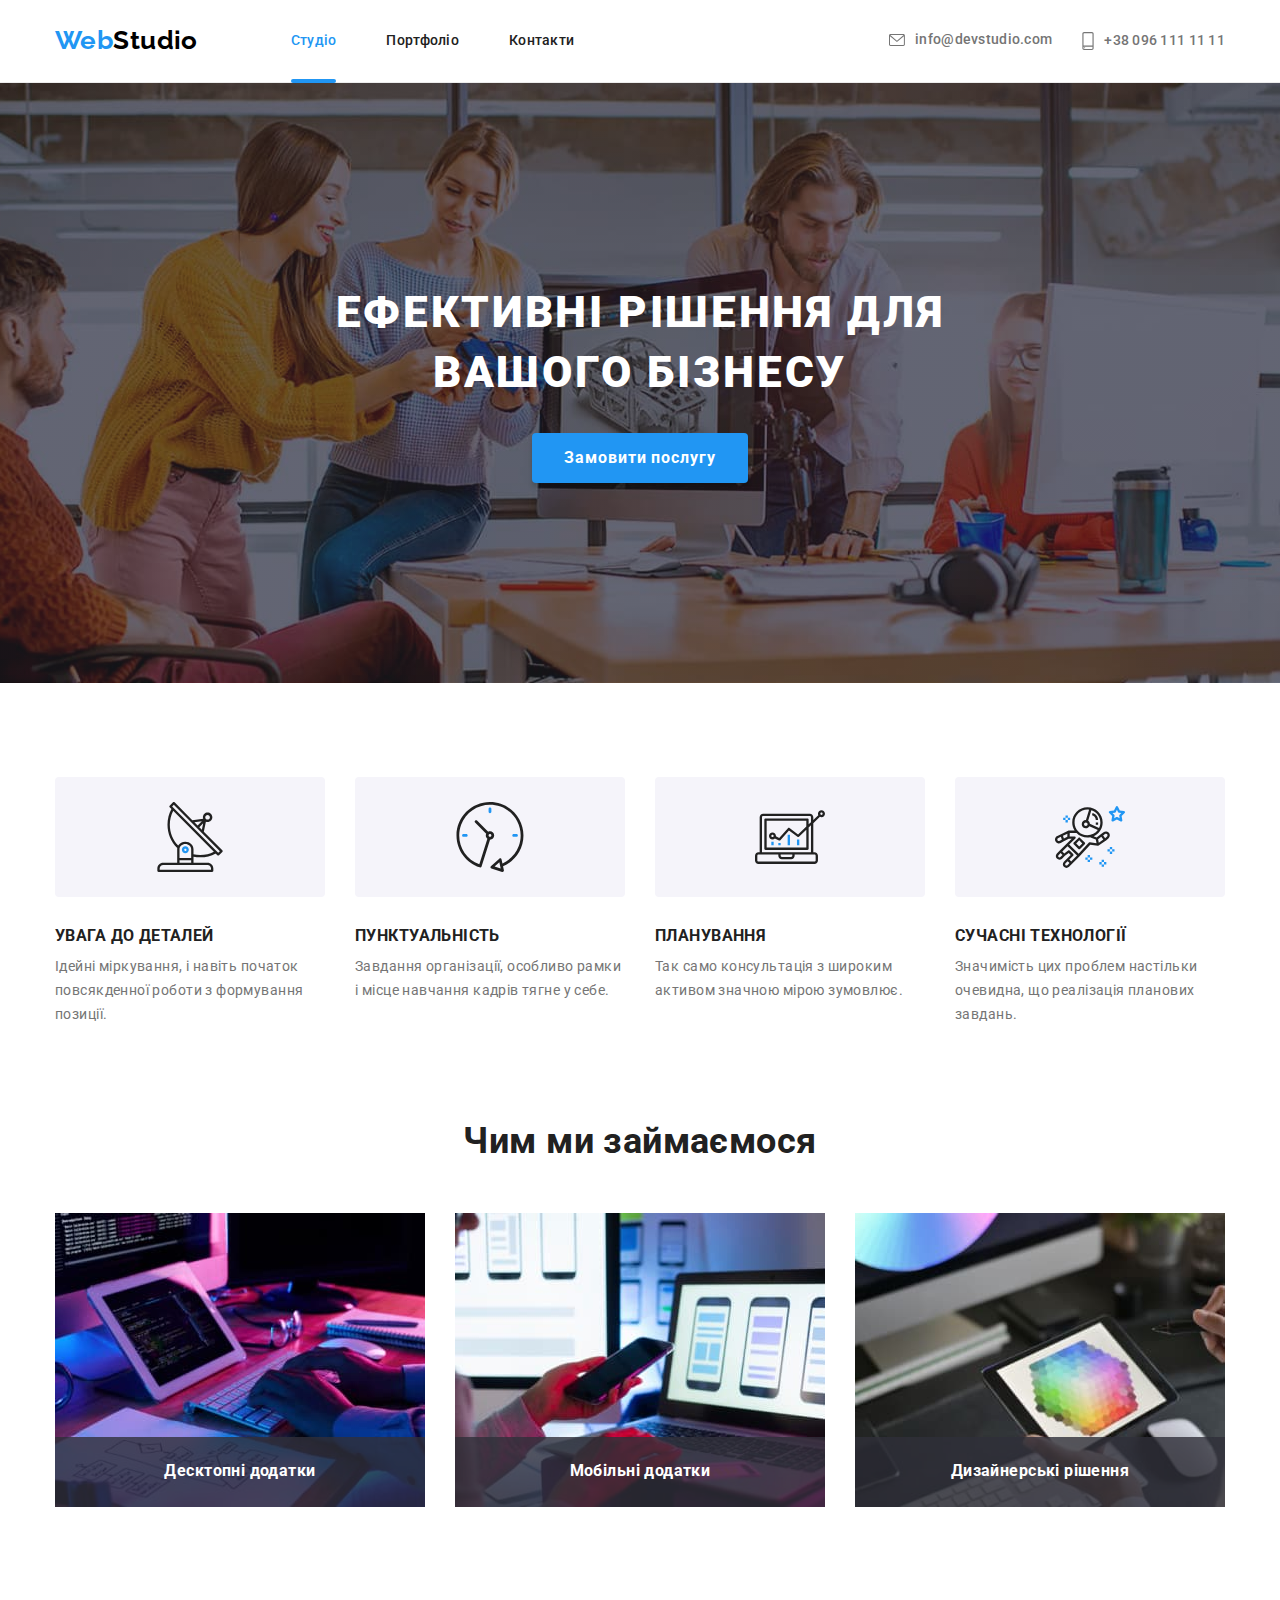
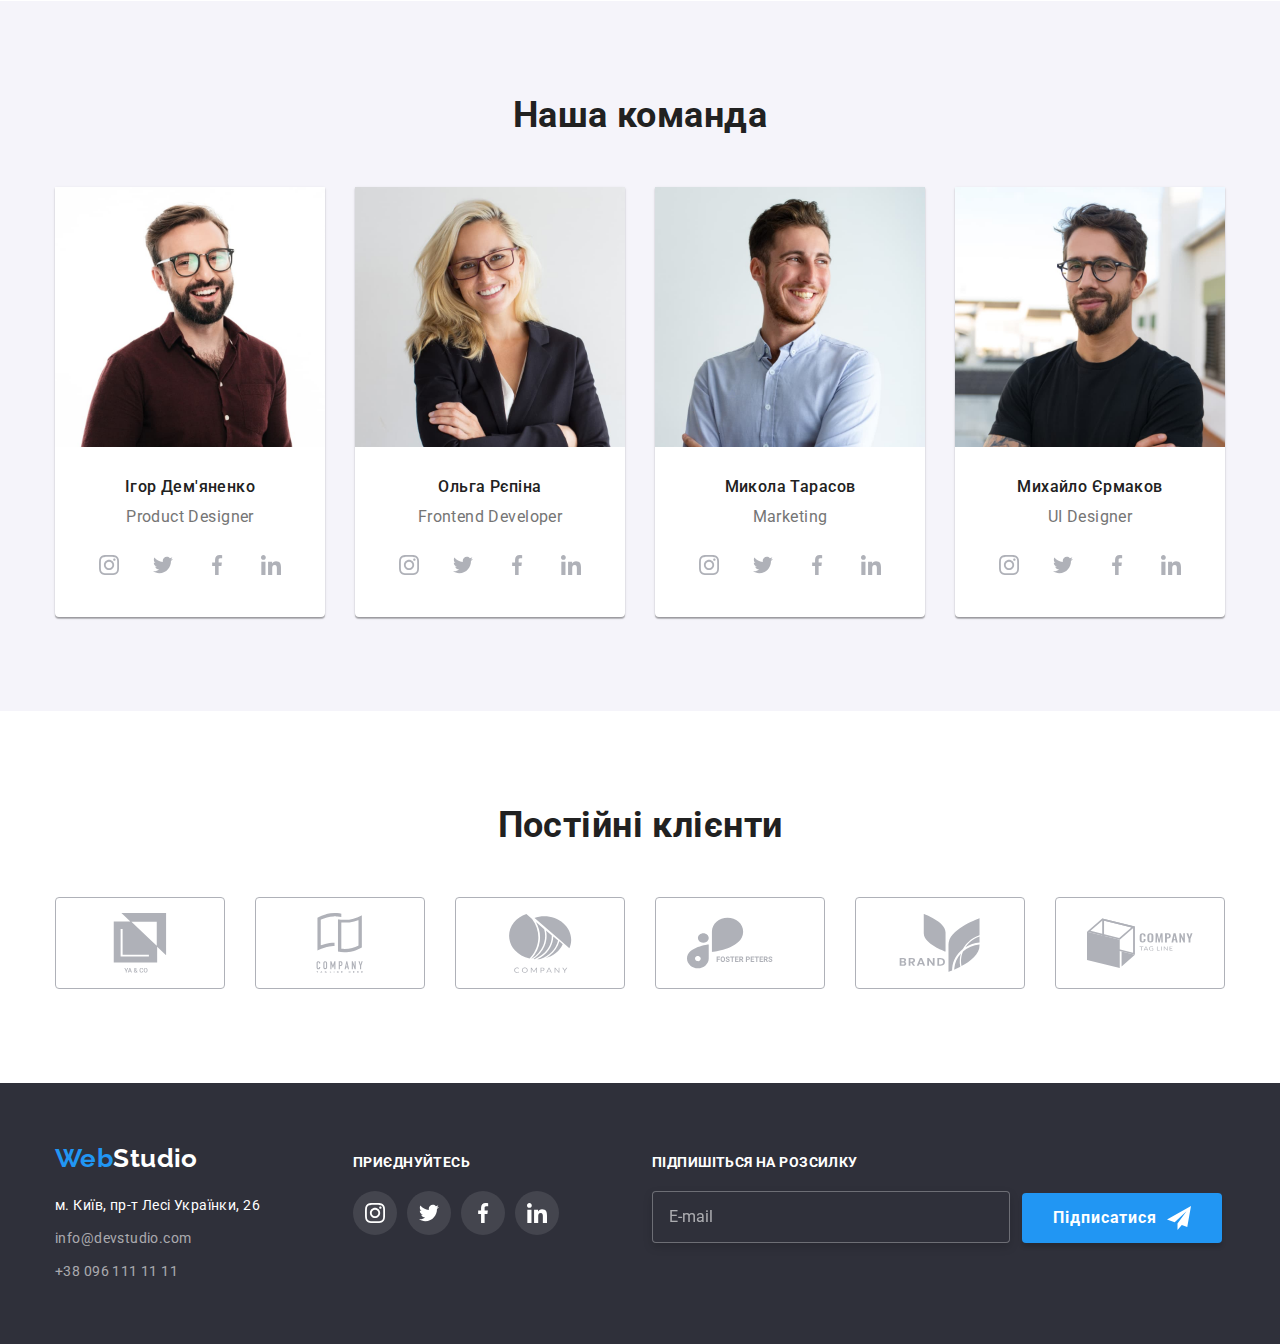
==== commit 108ba8a3: "Сделал рефакторинг HTML и CSS-кода" ====
--- a/index.html
+++ b/index.html
@@ -5,7 +5,7 @@
     <meta http-equiv="X-UA-Compatible" content="IE=edge" />
     <meta name="viewport" content="width=device-width, initial-scale=1.0" />
     <title>Document</title>
-    <link rel="icon" href="./images/favicon.ico" type="image/x-icon">
+    <link rel="icon" href="./images/favicon.ico" type="image/x-icon" />
     <link rel="preconnect" href="https://fonts.googleapis.com" />
     <link rel="preconnect" href="https://fonts.gstatic.com" crossorigin />
     <link
@@ -19,34 +19,57 @@
     <link rel="stylesheet" href="./css/styles.css" />
   </head>
 
-  <body>
-    <header>
+  <body class="body-site">
+    <header class="header">
       <!--Навігація сайту-->
-      <div class="nav container">
-        <nav>
-          <a class="logo" href="./index.html">Web<span class="logo-studio">Studio</span></a>
-          <ul class="site-nav list">
-            <li class="item">
-              <a class="link current" href="./index.html">Студіо</a>
-            </li>
-            <li class="item">
-              <a class="link" href="./portfolio.html">Портфоліо</a>
-            </li>
-            <li class="item"><a class="link" href="">Контакти</a></li>
+      <div class="container header__content">
+        <nav class="nav">
+          <a class="link logo" href="./index.html" rel="noopener nofollow noreferrer"
+            >Web<span class="header__logo-color">Studio</span></a
+          >
+          <ul class="list nav__list">
+            <li class="item nav__item">
+              <a
+                class="link nav__link nav__link--current"
+                href="./index.html"
+                rel="noopener nofollow noreferrer"
+                >Студіо</a
+              >
+            </li>
+            <li class="item nav__item">
+              <a class="link nav__link" href="./portfolio.html" rel="noopener nofollow noreferrer"
+                >Портфоліо</a
+              >
+            </li>
+            <li class="item nav__item">
+              <a class="link nav__link" href="./index.html" rel="noopener nofollow noreferrer"
+                >Контакти</a
+              >
+            </li>
           </ul>
         </nav>
-        <ul class="site-adress list">
-          <li class="item">
-            <a class="link" href="mailto:info@devstudio.com">
-              <svg class="icon-mail" width="16" height="12px">
+        <ul class="list header__contacts-list">
+          <li class="item header__contacts-item">
+            <a
+              class="link header__contacts-link"
+              href="mailto:info@devstudio.com"
+              target="_blank"
+              rel="noopener nofollow noreferrer"
+            >
+              <svg class="icon header__contacts-icon" width="16" height="12px">
                 <use href="./images/icons.svg#icon-mail"></use>
               </svg>
               info@devstudio.com
             </a>
           </li>
-          <li class="item">
-            <a class="link" href="tel:+380961111111">
-              <svg class="icon-smartphone" width="12px" height="18px">
+          <li class="item header__contacts-item">
+            <a
+              class="link header__contacts-link"
+              href="tel:+380961111111"
+              target="_blank"
+              rel="noopener nofollow noreferrer"
+            >
+              <svg class="icon header__contacts-icon" width="12px" height="18px">
                 <use href="./images/icons.svg#icon-smartphone"></use>
               </svg>
               +38 096 111 11 11
@@ -58,58 +81,60 @@
     <!--Основний контент-->
     <main>
       <!--Шапка основного контенту-->
-      <section class="main section">
-        <div class="main container">
-          <h1 class="title-hero">Ефективні рішення для вашого бізнесу</h1>
-          <button class="button" type="button" data-modal-open>Замовити послугу</button>
+      <section class="section main">
+        <div class="container main__content">
+          <h1 class="main__title">Ефективні рішення для вашого бізнесу</h1>
+          <button class="button main__button" type="button" data-modal-open>
+            Замовити послугу
+          </button>
         </div>
       </section>
       <!--Особливості-->
-      <section class="feature section">
-        <div class="feature container">
-          <h2 class="visually-hidden">Особливості</h2>
-          <ul class="feature list">
-            <li class="item">
-              <div class="feature-picture">
-                <svg class="icon-antenna" width="70px" height="70px">
+      <section class="section features">
+        <div class="container features__content">
+          <h2 class="features__title visually-hidden">Особливості</h2>
+          <ul class="list features__list">
+            <li class="item features__item">
+              <div class="features__wrapper-icon">
+                <svg class="icon features__icon" width="70px" height="70px">
                   <use href="./images/icons.svg#pic-antenna"></use>
                 </svg>
               </div>
-              <h3 class="feature-title">Увага до деталей</h3>
-              <p class="feature-text">
+              <h3 class="features__name">Увага до деталей</h3>
+              <p class="features__text">
                 Ідейні міркування, і навіть початок повсякденної роботи з формування позиції.
               </p>
             </li>
-            <li class="item">
-              <div class="feature-picture">
-                <svg class="icon-clock" width="70px" height="70px">
+            <li class="item features__item">
+              <div class="features__wrapper-icon">
+                <svg class="icon features__icon" width="70px" height="70px">
                   <use href="./images/icons.svg#pic-clock"></use>
                 </svg>
               </div>
-              <h3 class="feature-title">Пунктуальність</h3>
-              <p class="feature-text">
+              <h3 class="features__name">Пунктуальність</h3>
+              <p class="features__text">
                 Завдання організації, особливо рамки і місце навчання кадрів тягне у себе.
               </p>
             </li>
-            <li class="item">
-              <div class="feature-picture">
-                <svg class="icon-diagram" width="70px" height="70px">
+            <li class="item features__item">
+              <div class="features__wrapper-icon">
+                <svg class="icon features__icon" width="70px" height="70px">
                   <use href="./images/icons.svg#pic-diagram"></use>
                 </svg>
               </div>
-              <h3 class="feature-title">Планування</h3>
-              <p class="feature-text">
+              <h3 class="features__name">Планування</h3>
+              <p class="features__text">
                 Так само консультація з широким активом значною мірою зумовлює.
               </p>
             </li>
-            <li class="item">
-              <div class="feature-picture">
-                <svg class="icon-astronaut" width="70px" height="70px">
+            <li class="item features__item">
+              <div class="features__wrapper-icon">
+                <svg class="icon features__icon" width="70px" height="70px">
                   <use href="./images/icons.svg#pic-astronaut"></use>
                 </svg>
               </div>
-              <h3 class="feature-title">Сучасні технології</h3>
-              <p class="feature-text">
+              <h3 class="features__name">Сучасні технології</h3>
+              <p class="features__text">
                 Значимість цих проблем настільки очевидна, що реалізація планових завдань.
               </p>
             </li>
@@ -117,66 +142,110 @@
         </div>
       </section>
       <!--Чим ми займаємося-->
-      <section class="description section">
-        <div class="description container">
-          <h2 class="title-section">Чим ми займаємося</h2>
-          <ul class="description list">
-            <li class="item">
-              <img src="./images/label-one.jpg" alt="label-one" width="370" height="294" />
-              <div class="container-lebel">
-                <h3 class="label-title">Десктопні додатки</h3>
-              </div>
-            </li>
-            <li class="item">
-              <img src="./images/label-two.jpg" alt="label-two" width="370" height="294" />
-              <div class="container-lebel">
-                <h3 class="label-title">Мобільні додатки</h3>
-              </div>
-            </li>
-            <li class="item">
-              <img src="./images/label-three.jpg" alt="label-three" width="370" height="294" />
-              <div class="container-lebel">
-                <h3 class="label-title">Дизайнерські рішення</h3>
+      <section class="section services">
+        <div class="container services__content">
+          <h2 class="services__title">Чим ми займаємося</h2>
+          <ul class="list services__list">
+            <li class="item services__item">
+              <img
+                class="img"
+                src="./images/label-one.jpg"
+                alt="label-one"
+                width="370"
+                height="294"
+              />
+              <div class="services__overlay">
+                <h3 class="services__name">Десктопні додатки</h3>
+              </div>
+            </li>
+            <li class="item services__item">
+              <img
+                class="img"
+                src="./images/label-two.jpg"
+                alt="label-two"
+                width="370"
+                height="294"
+              />
+              <div class="services__overlay">
+                <h3 class="services__name">Мобільні додатки</h3>
+              </div>
+            </li>
+            <li class="item services__item">
+              <img
+                class="img"
+                src="./images/label-three.jpg"
+                alt="label-three"
+                width="370"
+                height="294"
+              />
+              <div class="services__overlay">
+                <h3 class="services__name">Дизайнерські рішення</h3>
               </div>
             </li>
           </ul>
         </div>
       </section>
       <!--Наша команда-->
-      <section class="team section">
-        <div class="container">
-          <h2 class="title-section">Наша команда</h2>
-          <ul class="list">
-            <li class="person-list">
-              <img src="./images/person-one.jpg" alt="Ihor-Demyanenko" width="270" height="260" />
-              <div class="container-person">
-                <h3 class="person-name">Ігор Дем'яненко</h3>
-                <p class="person-title" lang="en">Product Designer</p>
-                <ul class="container-links">
-                  <li class="list">
-                    <a href="" class="social-link">
-                      <svg class="icon-instagram" width="20px" height="20px">
+      <section class="section employees">
+        <div class="container employees__content">
+          <h2 class="employees__title">Наша команда</h2>
+          <ul class="list employees__list">
+            <li class="item person-card">
+              <img
+                class="img"
+                src="./images/person-one.jpg"
+                alt="Ihor-Demyanenko"
+                width="270"
+                height="260"
+              />
+              <div class="person-card__description">
+                <h3 class="person-card__name">Ігор Дем'яненко</h3>
+                <p class="person-card__post" lang="en">Product Designer</p>
+                <ul class="list person-card__socials">
+                  <li class="item">
+                    <a
+                      class="link person-card__socail-link"
+                      href=""
+                      target="_blank"
+                      rel="noopener nofollow noreferrer"
+                    >
+                      <svg class="icon person-card__socail-icon" width="20px" height="20px">
                         <use href="./images/icons.svg#icon-instagram"></use>
                       </svg>
                     </a>
                   </li>
-                  <li class="list">
-                    <a href="" class="social-link">
-                      <svg class="icon-twitter" width="20px" height="20px">
+                  <li class="item">
+                    <a
+                      class="link person-card__socail-link"
+                      href=""
+                      target="_blank"
+                      rel="noopener nofollow noreferrer"
+                    >
+                      <svg class="icon person-card__socail-icon" width="20px" height="20px">
                         <use href="./images/icons.svg#icon-twitter"></use>
                       </svg>
                     </a>
                   </li>
-                  <li class="list">
-                    <a href="" class="social-link">
-                      <svg class="icon-facebook" width="20px" height="20px">
+                  <li class="item">
+                    <a
+                      class="link person-card__socail-link"
+                      href=""
+                      target="_blank"
+                      rel="noopener nofollow noreferrer"
+                    >
+                      <svg class="icon person-card__socail-icon" width="20px" height="20px">
                         <use href="./images/icons.svg#icon-facebook"></use>
                       </svg>
                     </a>
                   </li>
-                  <li class="list">
-                    <a href="" class="social-link">
-                      <svg class="icon-twitter" width="20px" height="20px">
+                  <li class="item">
+                    <a
+                      class="link person-card__socail-link"
+                      href=""
+                      target="_blank"
+                      rel="noopener nofollow noreferrer"
+                    >
+                      <svg class="icon person-card__socail-icon" width="20px" height="20px">
                         <use href="./images/icons.svg#icon-linkedin"></use>
                       </svg>
                     </a>
@@ -184,36 +253,62 @@
                 </ul>
               </div>
             </li>
-            <li class="person-list">
-              <img src="./images/person-two.jpg" alt="Olga-Repina" width="270" height="260" />
-              <div class="container-person">
-                <h3 class="person-name">Ольга Рєпіна</h3>
-                <p class="person-title" lang="en">Frontend Developer</p>
-                <ul class="container-links">
-                  <li class="list">
-                    <a href="" class="social-link">
-                      <svg class="icon-instagram" width="20px" height="20px">
+            <li class="item person-card">
+              <img
+                class="img"
+                src="./images/person-two.jpg"
+                alt="Olga-Repina"
+                width="270"
+                height="260"
+              />
+              <div class="person-card__description">
+                <h3 class="person-card__name">Ольга Рєпіна</h3>
+                <p class="person-card__post" lang="en">Frontend Developer</p>
+                <ul class="list person-card__socials">
+                  <li class="item">
+                    <a
+                      class="link person-card__socail-link"
+                      href=""
+                      target="_blank"
+                      rel="noopener nofollow noreferrer"
+                    >
+                      <svg class="icon person-card__socail-icon" width="20px" height="20px">
                         <use href="./images/icons.svg#icon-instagram"></use>
                       </svg>
                     </a>
                   </li>
-                  <li class="list">
-                    <a href="" class="social-link">
-                      <svg class="icon-twitter" width="20px" height="20px">
+                  <li class="item">
+                    <a
+                      class="link person-card__socail-link"
+                      href=""
+                      target="_blank"
+                      rel="noopener nofollow noreferrer"
+                    >
+                      <svg class="icon person-card__socail-icon" width="20px" height="20px">
                         <use href="./images/icons.svg#icon-twitter"></use>
                       </svg>
                     </a>
                   </li>
-                  <li class="list">
-                    <a href="" class="social-link">
-                      <svg class="icon-facebook" width="20px" height="20px">
+                  <li class="item">
+                    <a
+                      class="link person-card__socail-link"
+                      href=""
+                      target="_blank"
+                      rel="noopener nofollow noreferrer"
+                    >
+                      <svg class="icon person-card__socail-icon" width="20px" height="20px">
                         <use href="./images/icons.svg#icon-facebook"></use>
                       </svg>
                     </a>
                   </li>
-                  <li class="list">
-                    <a href="" class="social-link">
-                      <svg class="icon-twitter" width="20px" height="20px">
+                  <li class="item">
+                    <a
+                      class="link person-card__socail-link"
+                      href=""
+                      target="_blank"
+                      rel="noopener nofollow noreferrer"
+                    >
+                      <svg class="icon person-card__socail-icon" width="20px" height="20px">
                         <use href="./images/icons.svg#icon-linkedin"></use>
                       </svg>
                     </a>
@@ -221,36 +316,62 @@
                 </ul>
               </div>
             </li>
-            <li class="person-list">
-              <img src="./images/person-three.jpg" alt="Mykola-Tarasov" width="270" height="260" />
-              <div class="container-person">
-                <h3 class="person-name">Микола Тарасов</h3>
-                <p class="person-title" lang="en">Marketing</p>
-                <ul class="container-links">
-                  <li class="list">
-                    <a href="" class="social-link">
-                      <svg class="icon-instagram" width="20px" height="20px">
+            <li class="item person-card">
+              <img
+                class="img"
+                src="./images/person-three.jpg"
+                alt="Mykola-Tarasov"
+                width="270"
+                height="260"
+              />
+              <div class="person-card__description">
+                <h3 class="person-card__name">Микола Тарасов</h3>
+                <p class="person-card__post" lang="en">Marketing</p>
+                <ul class="list person-card__socials">
+                  <li class="item">
+                    <a
+                      class="link person-card__socail-link"
+                      href=""
+                      target="_blank"
+                      rel="noopener nofollow noreferrer"
+                    >
+                      <svg class="icon person-card__socail-icon" width="20px" height="20px">
                         <use href="./images/icons.svg#icon-instagram"></use>
                       </svg>
                     </a>
                   </li>
-                  <li class="list">
-                    <a href="" class="social-link">
-                      <svg class="icon-twitter" width="20px" height="20px">
+                  <li class="item">
+                    <a
+                      class="link person-card__socail-link"
+                      href=""
+                      target="_blank"
+                      rel="noopener nofollow noreferrer"
+                    >
+                      <svg class="icon person-card__socail-icon" width="20px" height="20px">
                         <use href="./images/icons.svg#icon-twitter"></use>
                       </svg>
                     </a>
                   </li>
-                  <li class="list">
-                    <a href="" class="social-link">
-                      <svg class="icon-facebook" width="20px" height="20px">
+                  <li class="item">
+                    <a
+                      class="link person-card__socail-link"
+                      href=""
+                      target="_blank"
+                      rel="noopener nofollow noreferrer"
+                    >
+                      <svg class="icon person-card__socail-icon" width="20px" height="20px">
                         <use href="./images/icons.svg#icon-facebook"></use>
                       </svg>
                     </a>
                   </li>
-                  <li class="list">
-                    <a href="" class="social-link">
-                      <svg class="icon-twitter" width="20px" height="20px">
+                  <li class="item">
+                    <a
+                      class="link person-card__socail-link"
+                      href=""
+                      target="_blank"
+                      rel="noopener nofollow noreferrer"
+                    >
+                      <svg class="icon person-card__socail-icon" width="20px" height="20px">
                         <use href="./images/icons.svg#icon-linkedin"></use>
                       </svg>
                     </a>
@@ -258,41 +379,62 @@
                 </ul>
               </div>
             </li>
-            <li class="person-list">
+            <li class="item person-card">
               <img
+                class="img"
                 src="./images/person-four.jpg"
                 alt="Mykhailo-Yermakov"
                 width="270"
                 height="260"
               />
-              <div class="container-person">
-                <h3 class="person-name">Михайло Єрмаков</h3>
-                <p class="person-title" lang="en">UI Designer</p>
-                <ul class="container-links">
-                  <li class="list">
-                    <a href="" class="social-link">
-                      <svg class="icon-instagram" width="20px" height="20px">
+              <div class="person-card__description">
+                <h3 class="person-card__name">Михайло Єрмаков</h3>
+                <p class="person-card__post" lang="en">UI Designer</p>
+                <ul class="list person-card__socials">
+                  <li class="item">
+                    <a
+                      class="link person-card__socail-link"
+                      href=""
+                      target="_blank"
+                      rel="noopener nofollow noreferrer"
+                    >
+                      <svg class="icon person-card__socail-icon" width="20px" height="20px">
                         <use href="./images/icons.svg#icon-instagram"></use>
                       </svg>
                     </a>
                   </li>
-                  <li class="list">
-                    <a href="" class="social-link">
-                      <svg class="icon-twitter" width="20px" height="20px">
+                  <li class="item">
+                    <a
+                      class="link person-card__socail-link"
+                      href=""
+                      target="_blank"
+                      rel="noopener nofollow noreferrer"
+                    >
+                      <svg class="icon person-card__socail-icon" width="20px" height="20px">
                         <use href="./images/icons.svg#icon-twitter"></use>
                       </svg>
                     </a>
                   </li>
-                  <li class="list">
-                    <a href="" class="social-link">
-                      <svg class="icon-facebook" width="20px" height="20px">
+                  <li class="item">
+                    <a
+                      class="link person-card__socail-link"
+                      href=""
+                      target="_blank"
+                      rel="noopener nofollow noreferrer"
+                    >
+                      <svg class="icon person-card__socail-icon" width="20px" height="20px">
                         <use href="./images/icons.svg#icon-facebook"></use>
                       </svg>
                     </a>
                   </li>
-                  <li class="list">
-                    <a href="" class="social-link">
-                      <svg class="icon-twitter" width="20px" height="20px">
+                  <li class="item">
+                    <a
+                      class="link person-card__socail-link"
+                      href=""
+                      target="_blank"
+                      rel="noopener nofollow noreferrer"
+                    >
+                      <svg class="icon person-card__socail-icon" width="20px" height="20px">
                         <use href="./images/icons.svg#icon-linkedin"></use>
                       </svg>
                     </a>
@@ -305,47 +447,77 @@
       </section>
       <!-- Постійні клієнти -->
       <section class="section clients">
-        <div class="container">
-          <h2 class="title-section">Постійні клієнти</h2>
-          <ul class="container-clients">
-            <li class="list">
-              <a class="client-link" href="">
-                <svg class="icon-client" width="106px" height="60px">
+        <div class="container clients__content">
+          <h2 class="clients__title">Постійні клієнти</h2>
+          <ul class="list clients__list">
+            <li class="item clients__item">
+              <a
+                class="link clients__link"
+                href=""
+                target="_blank"
+                rel="noopener nofollow noreferrer"
+              >
+                <svg class="icon clients__icon" width="106px" height="60px">
                   <use href="./images/icons.svg#icon-client-1"></use>
                 </svg>
               </a>
             </li>
-            <li class="list">
-              <a class="client-link" href="">
-                <svg class="icon-client" width="106px" height="60px">
+            <li class="item clients__item">
+              <a
+                class="link clients__link"
+                href=""
+                target="_blank"
+                rel="noopener nofollow noreferrer"
+              >
+                <svg class="icon clients__icon" width="106px" height="60px">
                   <use href="./images/icons.svg#icon-client-2"></use>
                 </svg>
               </a>
             </li>
-            <li class="list">
-              <a class="client-link" href="">
-                <svg class="icon-client" width="106px" height="60px">
+            <li class="item clients__item">
+              <a
+                class="link clients__link"
+                href=""
+                target="_blank"
+                rel="noopener nofollow noreferrer"
+              >
+                <svg class="icon clients__icon" width="106px" height="60px">
                   <use href="./images/icons.svg#icon-client-3"></use>
                 </svg>
               </a>
             </li>
-            <li class="list">
-              <a class="client-link" href="">
-                <svg class="icon-client" width="106px" height="60px">
+            <li class="item clients__item">
+              <a
+                class="link clients__link"
+                href=""
+                target="_blank"
+                rel="noopener nofollow noreferrer"
+              >
+                <svg class="icon clients__icon" width="106px" height="60px">
                   <use href="./images/icons.svg#icon-client-4"></use>
                 </svg>
               </a>
             </li>
-            <li class="list">
-              <a class="client-link" href="">
-                <svg class="icon-client" width="106px" height="60px">
+            <li class="item clients__item">
+              <a
+                class="link clients__link"
+                href=""
+                target="_blank"
+                rel="noopener nofollow noreferrer"
+              >
+                <svg class="icon clients__icon" width="106px" height="60px">
                   <use href="./images/icons.svg#icon-client-5"></use>
                 </svg>
               </a>
             </li>
-            <li class="list">
-              <a class="client-link" href="">
-                <svg class="icon-client" width="106px" height="60px">
+            <li class="item clients__item">
+              <a
+                class="link clients__link"
+                href=""
+                target="_blank"
+                rel="noopener nofollow noreferrer"
+              >
+                <svg class="icon clients__icon" width="106px" height="60px">
                   <use href="./images/icons.svg#icon-client-6"></use>
                 </svg>
               </a>
@@ -356,114 +528,137 @@
     </main>
     <!--Футер сайту-->
     <footer class="footer">
-      <div class="container footer">
-        <div class="container-adress">
-          <a class="logo" href="">Web<span class="logo-studio">Studio</span></a>
-          <address class="footer-adress">
-            <p class="adress-text">м. Київ, пр-т Лесі Українки, 26</p>
-            <ul class="list">
-              <li class="link-mail">
-                <a class="link" href="mailto:info@devstudio.com">info@devstudio.com</a>
+      <div class="container footer__content">
+        <div class="footer__contacts--withlogo">
+          <a class="link logo footer__logo" href=""
+            >Web<span class="footer__logo-colored">Studio</span></a
+          >
+          <address class="footer__contacts">
+            <p class="footer__contacts-location">м. Київ, пр-т Лесі Українки, 26</p>
+            <ul class="list footer__contacts-list">
+              <li class="item footer__contacts-item">
+                <a
+                  class="link footer__contacts-link"
+                  href="mailto:info@devstudio.com"
+                  target="_blank"
+                  rel="noopener nofollow noreferrer"
+                  >info@devstudio.com</a
+                >
               </li>
-              <li class="link-tel">
-                <a class="link" href="tel:+380961111111">+38 096 111 11 11</a>
+              <li class="item footer__contacts-item">
+                <a
+                  class="link footer__contacts-link"
+                  href="tel:+380961111111"
+                  target="_blank"
+                  rel="noopener nofollow noreferrer"
+                  >+38 096 111 11 11</a
+                >
               </li>
             </ul>
           </address>
         </div>
-        <div class="container-join">
-          <h3 class="title">Приєднуйтесь</h3>
-          <ul class="list link">
-            <li class="list item">
-              <a class="social-link" href="">
-                <svg class="icon-instagram" width="20px" height="20px">
+        <div class="site-socials">
+          <strong class="site-socials__title">Приєднуйтесь</strong>
+          <ul class="list site-socials__list">
+            <li class="item site-socials__item">
+              <a class="link site-socials__link" href="" target="_blank" rel="noopener nofollow noreferrer">
+                <svg class="icon site-socials__icon" width="20px" height="20px">
                   <use href="./images/icons.svg#icon-instagram"></use>
                 </svg>
               </a>
             </li>
-            <li class="list item">
-              <a class="social-link" href="">
-                <svg class="icon-twitter" width="20px" height="20px">
+            <li class="item site-socials__item">
+              <a class="link site-socials__link" href="" target="_blank" rel="noopener nofollow noreferrer">
+                <svg class="icon site-socials__icon" width="20px" height="20px">
                   <use href="./images/icons.svg#icon-twitter"></use>
                 </svg>
               </a>
             </li>
-            <li class="list item">
-              <a class="social-link" href="">
-                <svg class="icon-facebook" width="20px" height="20px">
+            <li class="item site-socials__item">
+              <a class="link site-socials__link" href="" target="_blank" rel="noopener nofollow noreferrer">
+                <svg class="icon site-socials__icon" width="20px" height="20px">
                   <use href="./images/icons.svg#icon-facebook"></use>
                 </svg>
               </a>
             </li>
-            <li class="list item">
-              <a class="social-link" href="">
-                <svg class="icon-linkedin" width="20px" height="20px">
+            <li class="item site-socials__item">
+              <a class="link site-socials__link" href="" target="_blank" rel="noopener nofollow noreferrer">
+                <svg class="icon site-socials__icon" width="20px" height="20px">
                   <use href="./images/icons.svg#icon-linkedin"></use>
                 </svg>
               </a>
             </li>
           </ul>
         </div>
-        <div class="container-subscribe">
-          <form class="form-email">
-            <div class="form-group">
-              <b class="title">Підпишіться на розсилку</b>
-              <label>
-                <input type="email" name="email" placeholder="E-mail" />
-              </label>
-            </div>
-            <button class="button subscribe" type="submit">
-              Підписатися
-              <svg class="icon-subscribe" width="24px" height="24px">
-                <use href="./images/icons.svg#icon-subscribe"></use>
-              </svg>
-            </button>
-          </form>
-        </div>
+        <form class="form-subscribe">
+          <label class="form-subscribe__label">
+            <strong class="form-subscribe__text">Підпишіться на розсилку</strong>
+            <input class="form-subscribe__field" type="email" name="email" placeholder="E-mail" />
+          </label>
+          <button class="button form-subscribe__button" type="submit">
+            Підписатися
+            <svg class="icon form-subscribe__icon" width="24px" height="24px">
+              <use href="./images/icons.svg#icon-subscribe"></use>
+            </svg>
+          </button>
+        </form>
       </div>
     </footer>
 
     <!-- Модальне вікно -->
-    <div class="backdrop is-hidden" data-modal>
+    <div class="backdrop backdrop--is-hidden" data-modal>
       <div class="modal">
         <form class="modal-form">
-          <b class="title-modal-form">Залиште свої дані, ми вам передзвонимо</b>
-          <label class="group username">
-            <span class="form-label">Ім'я</span>
-            <input type="text" name="name" placeholder=" " />
-            <svg class="icon person" width="18px" height="18px">
+          <strong class="modal-form__title">Залиште свої дані, ми вам передзвонимо</strong>
+          <label class="modal-form__register">
+            <span class="modal-form__text">Ім'я</span>
+            <input class="field modal-form__field-name" type="text" name="name" placeholder=" " />
+            <svg class="icon modal-form__icon" width="18px" height="18px">
               <use href="./images/icons.svg#icon-person"></use>
             </svg>
           </label>
-          <label class="group tel">
-            <span class="form-label">Телефон</span>
-            <input type="tel" name="tel" placeholder=" " />
-            <svg class="icon tel" width="18px" height="18px">
+          <label class="modal-form__register">
+            <span class="modal-form__text">Телефон</span>
+            <input class="field modal-form__field-tel" type="tel" name="tel" placeholder=" " />
+            <svg class="icon modal-form__icon" width="18px" height="18px">
               <use href="./images/icons.svg#icon-phone"></use>
             </svg>
           </label>
-          <label class="group email">
-            <span class="form-label"><span lang="en">Email</span></span>
-            <input type="email" name="email" placeholder=" " />
-            <svg class="icon email" width="18px" height="18px">
+          <label class="modal-form__register">
+            <span class="modal-form__text"><span lang="en">Email</span></span>
+            <input
+              class="field modal-form__field-email"
+              type="email"
+              name="email"
+              placeholder=" "
+            />
+            <svg class="icon modal-form__icon" width="18px" height="18px">
               <use href="./images/icons.svg#icon-email"></use>
             </svg>
           </label>
-          <label class="group feedback">
-            <span class="form-label">Коментар</span>
-            <textarea name="feedback" rows="5" placeholder="Введіть текст"></textarea>
+          <label class="modal-form__register modal-form__register--comment">
+            <span class="modal-form__text">Коментар</span>
+            <textarea
+              class="field modal-form__field-comment"
+              name="feedback"
+              rows="5"
+              placeholder="Введіть текст"
+            ></textarea>
           </label>
-          <label class="group checkbox">
-            <input class="form-input" type="checkbox" name="checkbox_terms" />
-            <svg class="icon-check" width="16px" height="15px">
+          <label class="modal-form__register modal-form__register--checkbox">
+            <input class="modal-form__field-mark" type="checkbox" name="checkbox_terms" />
+            <svg class="icon modal-form__icon-mark" width="16px" height="15px">
               <use href="./images/icons.svg#icon-check"></use>
             </svg>
-            <span class="text-checkbox">Погоджуюся з розсилкою та приймаю <span>Умови договору</span></span>
+            <span class="modal-form__text--mark"
+              >Погоджуюся з розсилкою та приймаю
+              <a class="link link-terms" href="" target="_blank" rel="noopener nofollow noreferrer">Умови договору</a>
+            </span>
           </label>
-          <button class="button send" type="submit">Відправити</button>
+          <button class="button modal-form__button" type="submit">Відправити</button>
         </form>
-        <button class="button-close-modal" type="button" data-modal-close>
-          <svg width="18px" height="18px">
+        <button class="modal__button-close" type="button" data-modal-close>
+          <svg class="icon modal__icon" width="18px" height="18px">
             <use href="./images/icons.svg#icon-close"></use>
           </svg>
         </button>
--- a/css/styles.css
+++ b/css/styles.css
@@ -30,7 +30,7 @@
     --timing-function: cubic-bezier(0.4, 0, 0.2, 1);
 }
 
-body {
+.body-site {
     background-color: var(--primary-white-color);
     color: var(--primary-text-color);
     font-family: Roboto, sans-serif;
@@ -38,19 +38,16 @@
     font-size: 14px;
     letter-spacing: 0.03em;
 }
-header {
-    border-bottom: 1px solid #ECECEC;
-}
-img {
+.img {
     display: block;
 }
-nav {
-    display: flex;
-}
-
-
-/* Стилі для index.html */
-/* Навігація */
+.section {
+    max-width: 1600px;
+    padding-top: 94px;
+    padding-bottom: 94px;
+    margin-left: auto;
+    margin-right: auto;
+}
 .container{
     margin-right: auto;
     margin-bottom: 0px;
@@ -58,9 +55,36 @@
     width: 1200px;
     padding: 0 15px;
 }
-.section {
-    padding-top: 94px;
-    padding-bottom: 94px;
+.link {
+    color: var(--secondary-text-color);
+    text-decoration: none;
+}
+.list {
+    padding: 0;
+    margin: 0;
+
+    list-style: none;
+}
+.icon {
+    fill: currentColor;
+}
+
+
+/* Стилі для index.html */
+/* Навігація */
+.header {
+    max-width: 1600px;
+    margin-left: auto;
+    margin-right: auto;
+
+    border-bottom: 1px solid #ECECEC;
+}
+.header__content {
+    display: flex;
+    align-items: center;
+}
+.nav {
+    display: flex;
 }
 .logo {
     padding-top: 24px;
@@ -73,37 +97,16 @@
     line-height: 1.2;
     text-decoration: none;
 }
-.logo .logo-studio {
+.header__logo-color {
     color: var(--logo-text-color);
 }
-.link {
-    color: var(--secondary-text-color);
-    text-decoration: none;
-    text-align: center;
-}
-.list {
-    padding: 0;
-    margin: 0;
-
-    list-style: none;
-}
-.nav.container {
-    display: flex;
-    align-items: center;
-}
-.site-nav.list {
+.nav__list {
     display: flex;
     margin-left: 93px;
-}
-.site-adress.list {
-    display: flex;
-    margin-left: auto;
-}
-.site-nav .item + .item,
-.site-adress .item + .item {
-    margin-left: 50px;
-}
-.nav.container .link{
+    gap: 50px;
+}
+.nav__link,
+.header__contacts-link{
     display: flex;
     padding-top: 32px;
     padding-bottom: 32px;
@@ -116,13 +119,11 @@
 
     transition: color var(--time-duration) var(--timing-function);
 }
-.site-adress.list .link {
-    color: var(--primary-text-color);
-}
-.site-nav.list .current{
+.nav__link--current{
     position: relative;
-}
-.site-nav.list .current::after {
+    color: var(--accent-color);
+}
+.nav__link--current::after {
     content: "";
     position: absolute;
     bottom: -2px;
@@ -134,28 +135,35 @@
     background-color: var(--accent-color);
     border-radius: 4px;
 }
-.site-nav.list .current,
-.nav.container .link:hover, 
-.nav.container .link:focus,
+.header__contacts-list {
+    display: flex;
+    margin-left: auto;
+    gap: 30px;
+}
+.header__contacts-link {
+    color: var(--primary-text-color);
+
+    transition: color var(--time-duration) var(--timing-function);
+}
+.nav__link--current,
+.nav__link:hover, 
+.nav__link:focus,
+.header__contacts-link:hover,
+.header__contacts-link:focus,
 /* ...для футеру */
-.footer .link:hover,
-.footer .link:focus {
+.footer__contacts-link:hover,
+.footer__contacts-link:focus {
     color: var(--accent-color);
 }
 /* іконки навігації */
-.icon-mail,
-.icon-smartphone {
-    fill: currentColor;
+.header__contacts-icon{
     margin-right: 10px;
 } 
 
 
 
 /* Секція Герой */
-.main.section {
-    width: 1600px;
-    margin-right: auto;
-    margin-left: auto;
+.main {
     padding-top: 200px;
     padding-bottom: 200px;
     
@@ -168,10 +176,10 @@
     background-repeat: no-repeat;
     background-size: cover;
 }
-.main.container {
+.main__content {
     text-align: center;
 }
-.main.section .title-hero {
+.main__title {
     margin-top: 0;
     margin-right: auto;
     margin-bottom: 30px;
@@ -185,8 +193,7 @@
     letter-spacing: 0.06em;
     text-transform: uppercase;
 }
-.button,
-.button.send {
+.button {
     font-family: inherit;
     font-weight: 700;
     font-size: 16px;
@@ -199,7 +206,7 @@
     border-radius: 4px;
     border: transparent;
 }
-.main.container .button {
+.main__button {
     min-width: 216px;
     min-height: 50px;
 }
@@ -207,7 +214,15 @@
 
 
 /* Особливості */
-.feature-picture {
+.features__list {
+    display: flex;
+    flex-wrap: wrap;
+    gap: 30px;
+}
+.features__item {
+    width: calc((100% - 90px) / 4);
+}
+.features__wrapper-icon {
     display: flex;
     width: 270px;
     height: 120px;
@@ -218,19 +233,11 @@
     background-color: var(--secondary-background-color);
     border-radius: 4px;
 }
-.feature.list {
-    display: flex;
-    flex-wrap: wrap;
-    gap: 30px;
-}
-.feature .item {
-    width: calc((100% - 90px) / 4);
-}
-.feature-title {
+.features__name {
     margin-top: 0;
     margin-bottom: 10px;
 }
-.feature-title,
+.features__name,
 /* ...для тексту етикеток у 
 секції Чим ми займаємось */
 .label-title {
@@ -239,7 +246,7 @@
     line-height: 1.14;
     text-transform: uppercase;
 }
-.feature.section .feature-text {
+.features__text {
     margin-top: 0;
     margin-bottom: 0;
 
@@ -258,16 +265,16 @@
     clip-path: inset(100%);
     clip: rect(0 0 0 0);
     overflow: hidden;
-  }
+}
 
 
 
 /* Секція Чим ми займаємось */
-.description.section .title-section,
+.services__title,
 /* ...секція наша команда */
-.team .title-section,
+.employees__title,
 /* ...секція постійні клієнти */
-.clients .title-section {
+.clients__title {
     margin-top: 0;
     margin-bottom: 50px;
 
@@ -277,20 +284,20 @@
     line-height: 1.16;
     text-align: center;
 }
-.description.section {
+.services {
     padding-top: 0;
 }
-.description.list {
+.services__list {
     display: flex;
     flex-wrap: wrap;
     gap: 30px;
 }
-.description.list .item {
+.services__item {
     position: relative;
 
     width: calc((100% - 60px) / 3);
 }
-.container-lebel {
+.services__overlay {
     position: absolute;
     bottom: 0;
     left: 0;
@@ -303,7 +310,7 @@
 
     background-color: var(--label-background-color);
 }
-.container-lebel .label-title {
+.services__name {
     margin: 0;
 
     color: var(--primary-white-color);
@@ -311,14 +318,15 @@
 
 
 /* Секція Наша команда */
-.team {
+.employees {
     background-color: var(--secondary-background-color);
 }
-.team.section .list {
+.employees__list {
     display: flex;
     flex-wrap: wrap;
-}
-.person-list{
+    gap: 30px;
+}
+.person-card{
     width: calc((100% - 90px) / 4);
     
     background-color: var(--primary-white-color);
@@ -327,13 +335,10 @@
                 0px 2px 1px rgba(0, 0, 0, 0.2);
     border-radius: 0px 0px 4px 4px;
 }
-.person-list:not(:nth-child(4n)) {
-    margin-right: 30px;
-}
-.container-person {
+.person-card__description {
     padding: 30px 32px;
 }
-.person-name {
+.person-card__name {
     margin-top: 0;
     margin-bottom: 10px;
     
@@ -343,7 +348,7 @@
     line-height: 1.19;
     text-align: center;
 }
-.person-title {
+.person-card__post {
     margin-top: 0;
     margin-bottom: 16px;
 
@@ -351,46 +356,45 @@
     line-height: 1.36;
     text-align: center;
 }
-.container-links {
+.person-card__socials {
+    display: flex;
     padding: 0;
-    display: flex;
+    gap: 10px;
+
     justify-content: center;
 }
-.social-link{
+
+.person-card__socail-link,
+.site-socials__link{
     display: flex;
     width: 44px;
     height: 44px;
     align-items: center;
     justify-content: center;
 
-    fill: currentColor;
     color: var(--icons-other-color);
     border-radius: 50%;
 
     transition: color var(--time-duration) var(--timing-function), 
                 background-color var(--time-duration) var(--timing-function);
 }
-.container-person .social-link:hover,
-.container-person .social-link:focus {
+
+.person-card__socail-link:hover,
+.person-card__socail-link:focus {
     color: var(--primary-white-color);
     background-color: var(--accent-color);
 }
-.container-person .list:not(:last-child) {
-    margin-right: 10px;
-}
 
 
 
 /* Секція Клієнти */
-.container-clients {
+.clients__list {
     display: flex;
     padding: 0;
     margin: 0;
-}
-.container-clients .list:not(:last-child){
-    margin-right: 30px;
-}
-.list .client-link {
+    gap: 30px;
+}
+.clients__link {
     display: flex;
     width: 170px;
     height: 92px;
@@ -399,14 +403,13 @@
 
     color: var(--icons-other-color);
     border: 1px solid var(--icons-other-color);
-    fill: currentColor;
     border-radius: 4px;
 
     transition: color var(--time-duration) var(--timing-function),
                 border var(--time-duration) var(--timing-function);
 }
-.list .client-link:hover,
-.list .client-link:focus {
+.clients__link:hover,
+.clients__link:focus {
     color: var(--accent-color);
     border: 1px solid var(--accent-color);
 }
@@ -415,49 +418,58 @@
 
 /* Футер сайту */
 .footer {
+    max-width: 1600px;
+    margin-left: auto;
+    margin-right: auto;
     padding-top: 60px;
     padding-bottom: 60px;
 
     background-color: var(--footer-background-color);
 }
-.container.footer {
+.footer__content {
     display: flex;
     align-items: baseline;
 }
-.container-adress {
+/* блок контактної інформації */
+.footer__contacts--withlogo {
     margin-right: 93px;
 }
-.container-adress .logo {
+.footer__logo {
     display: inline-block;
     padding-top: 0;
     padding-bottom: 0;
     margin-bottom: 20px;
 }
-.footer .logo-studio,
-.adress-text {
-    color: var(--primary-white-color);
-}
-.adress-text {
+.footer__logo-colored{
+    color: var(--primary-white-color);
+}
+.footer__contacts {
+    font-style: normal;
+    line-height: 1.71;
+}
+.footer__contacts-location {
     margin-top: 0;
     margin-bottom: 9px;
-}
-.footer-adress {
-    font-style: normal;
-    line-height: 1.71;
-}
-.footer .link {
+
+    color: var(--primary-white-color)
+}
+.footer__contacts-list {
+    display: flex;
+    flex-direction: column;
+    gap: 9px;
+}
+.footer__contacts-link {
     transition: color var(--time-duration) var(--timing-function);
 
     color: var(--footer-adress-text-color);
 }
-.link-mail {
-    margin-bottom: 9px;
-}
-.container-join {
+/* блок соц. мереж сайту */
+.site-socials {
     margin-right: 93px;
 }
-.container-join .title,
-.container-subscribe .title {
+.site-socials__title,
+.form-subscribe__text {
+    display: inline-block;
     margin-top: 0;
     margin-bottom: 20px;
 
@@ -466,38 +478,35 @@
     text-transform: uppercase;
     color: var(--primary-white-color);
 }
-.container-join .list.link {
+.site-socials__list {
     display: flex;
     padding: 0;
-}
-.container-join .list.item:not(:last-child) {
+    gap: 10px;
+}
+.site-socials__list:not(:last-child) {
     margin-right: 10px;
 }
-.container-join .social-link {
+.site-socials__link {
     color: var(--primary-white-color);
     background-color: var(--icons-background-color);
 }
-.container-join .social-link:hover,
-.container-join .social-link:focus {
+.site-socials__link:hover,
+.site-socials__link:focus {
     background-color: var(--accent-color);
 }
 
-.container-subscribe {
-    display: flex;
-}
-.form-email {
+
+/* блок підписки */
+.form-subscribe {
     display: flex;
     align-items: flex-end;
 }
-.form-group {
+.form-subscribe__label {
     display: flex;
     flex-direction: column;
     margin-right: 12px;
 }
-.form-group input::placeholder {
-    color: var(--footer-adress-text-color);
-}
-.form-group input {
+.form-subscribe__field {
     min-width: 358px;
     padding: 15px 16px;
 
@@ -511,11 +520,14 @@
 
     transition: border var(--time-duration) var(--timing-function);
 }
-.form-group:focus-within input {
+.form-subscribe__field::placeholder {
+    color: var(--footer-adress-text-color);
+}
+.form-subscribe__label:focus-within .form-subscribe__field {
     border: 1px solid var(--accent-color)
 }
-.container-subscribe .button.subscribe,
-.modal-form .button.send  {
+.form-subscribe__button,
+.modal-form__button {
     display: inline-flex;
     justify-content: center;
     align-items: center;
@@ -523,9 +535,8 @@
     min-height: 50px;
     padding: 10px 28px;
 }
-.icon-subscribe{
+.form-subscribe__icon{
     margin-left: 10px;
-    fill: currentColor;
 }
 
 
@@ -544,7 +555,7 @@
 
     background-color: rgba(0, 0, 0, 0.2);
 }
-.backdrop.is-hidden {
+.backdrop.backdrop--is-hidden {
     opacity: 0;
     pointer-events: none;
     visibility: hidden;
@@ -565,13 +576,16 @@
                 0px 2px 1px rgba(0, 0, 0, 0.2);
     border-radius: 4px;
 }
-.backdrop.is-hidden .modal {
+.backdrop--is-hidden .modal {
     transform: translate(-50%, -50%) scale(1.5);
 }
 .modal-form {
+    display: flex;
+    flex-direction: column;
+
     align-items: center;
 }
-.title-modal-form {
+.modal-form__title {
     margin-bottom: 12px;
 
     text-align: center;
@@ -579,28 +593,24 @@
     line-height: 1.15;
     color: var(--secondary-text-color);
 }
-.modal-form,
-.modal-form .group{
+.modal-form__register{
     display: flex;
     flex-direction: column;
 }
-.group {
+.modal-form__register {
     position: relative;
     margin-bottom: 10px;
 }
-.group .form-label,
-.group.feedback textarea::placeholder {
+.modal-form__text,
+.modal-form__field-comment::placeholder {
     margin-bottom: 4px;
 
     font-size: 12px;
     line-height: 1.17;
     letter-spacing: 0.01em;
 }
-.group input {
+.field {
     padding-left: 42px;
-}
-.group input,
-.group textarea {
     min-width: 448px;
     min-height: 40px;
 
@@ -609,42 +619,40 @@
 
     transition: border var(--time-duration) var(--timing-function);
 }
-.group:focus-within > input,
-.group:focus-within > textarea {
+.modal-form__register:focus-within > .field {
     border: 1px solid var(--accent-color);
     outline: transparent;
 }
-.group > .icon {
+.modal-form__icon {
     position: absolute;
     top: 29px;
     left: 12px;
 
-    fill: currentColor;
     color: var(--secondary-text-color);
 
     transition: color var(--time-duration) var(--timing-function);
 }
-.group:focus-within >.icon {
+.modal-form__register:focus-within > .modal-form__icon {
     color: var(--accent-color);
 }
-.group.feedback {
+.modal-form__register--comment {
     margin-bottom: 20px;
 }
-.group textarea{
+.modal-form__field-comment{
     padding: 12px 16px;
     resize: none;
 }
-.group.feedback textarea::placeholder {
+.modal-form__field-comment::placeholder {
     color: rgba(117, 117, 117, 0.5);
 }
-.group.checkbox{
+.modal-form__register--checkbox{
     position: relative;
     display: flex;
     flex-direction: row;
     align-items: center;
     margin-bottom: 30px;
 }
-.group.checkbox input{
+.modal-form__field-mark{
     position: absolute;
     width: 1px;
     height: 1px;
@@ -657,7 +665,7 @@
     clip: rect(0 0 0 0);
     overflow: hidden;
 }
-.icon-check {
+.modal-form__icon-mark {
     position: absolute;
     opacity: 0;
     transition: opacity var(--time-duration) var(--timing-function);
@@ -665,10 +673,10 @@
     background-color: var(--accent-color);
     border-radius: 2px;
 }
-.form-input:checked + .icon-check {
+.modal-form__field-mark:checked + .modal-form__icon-mark {
     opacity: 1;
 }
-.text-checkbox::before {
+.modal-form__text--mark::before {
     content:'';
     display: inline-flex;
     width: 16px;
@@ -681,19 +689,20 @@
 
     transition: opacity var(--time-duration) var(--timing-function);
 }
-.form-input:checked ~ .text-checkbox::before  {
+.modal-form__field-mark:checked ~ .modal-form__text--mark::before  {
     opacity: 0;
 }
-.group .text-checkbox {
+.modal-form__text--mark {
     margin: 0;
 
     line-height: 1.71;
-}
-.text-checkbox span {
+    user-select: none;
+}
+.link-terms {
     color: var(--accent-color);
     text-decoration: underline;
 }
-.button-close-modal {
+.modal__button-close {
     position: absolute;
     top: 8px;
     right: 8px;
@@ -706,14 +715,13 @@
     min-width: 30px;
     min-height: 30px;
     
-    fill: currentColor;
     font-family: inherit;
     background-color: var(--primary-white-color);
     border-radius: 50%;
     border: 1px solid rgba(0, 0, 0, 0.1);
 }
-.button-close-modal:hover,
-.button-close-modal:focus {
+.modal__button-close:hover,
+.modal__button-close:focus {
     color: var(--accent-color);
 }
 
@@ -721,20 +729,18 @@
 
 /* Стилі для portfolio.html */
 /* кнопки-фільтри */
-.filters .container {
+.portfolio__content {
     flex-wrap: wrap;
 }
-.filters.list {
+.portfolio__radio-buttons {
     display: flex;
     margin-right: auto;
     margin-bottom: 50px;
     margin-left: auto;
     justify-content: center;
-}
-.filters.list .item + .item {
-    margin-left: 8px;
-}
-.filters.list .button{
+    gap: 8px;
+}
+.portfolio__button{
     padding: 6px 22px;
     min-width: 73px;
     min-height: 38px;
@@ -753,8 +759,8 @@
                 color var(--time-duration) var(--timing-function),
                 box-shadow var(--time-duration) var(--timing-function);
 }
-.filters .button:hover,
-.filters .button:focus {
+.portfolio__button:hover,
+.portfolio__button:focus {
     background-color: var(--accent-color);
     color: var(--primary-white-color);
     box-shadow: 0px 3px 1px rgba(0, 0, 0, 0.1), 
@@ -764,38 +770,38 @@
 
 
 
-/* список портфоліо */
-.portfolio.list {
+/* список портфоліо проектів */
+.projects-grid {
     display: flex;
     flex-wrap: wrap;
-}
-.portfolio.list .item {
+    gap: 30px;
+}
+.projects-grid__item {
     width: calc((100% - 60px) / 3);
-    margin-bottom: 30px;
-}
-.portfolio.list .item:not(:nth-child(3n)) {
+}
+/* .projects-grid__item:not(:nth-child(3n)) {
     margin-right: 30px;
 }
-.portfolio.list .item:nth-last-child(-n+3) {
+.projects-grid__item:nth-last-child(-n+3) {
     margin-bottom: 0px;
-}
-.portfolio.list .card-link {
+} */
+.project-link {
     display: inline-block;
     text-decoration: none;
 
     transition: box-shadow var(--time-duration) var(--timing-function);
 }
-.portfolio.list .card-link:hover,
-.portfolio.list .card-link:focus {
+.project-link:hover,
+.project-link:focus {
     box-shadow: 0px 1px 1px rgba(0, 0, 0, 0.12), 
                 0px 4px 4px rgba(0, 0, 0, 0.06), 
                 1px 4px 6px rgba(0, 0, 0, 0.16);
 }
-.container-portfolio-label {
+.project-link__label {
     position: relative;
     overflow: hidden;
 }
-.container-label-overlay{
+.project-link__overlay{
     width: 100%;
     padding: 64px 24px;
 
@@ -804,10 +810,10 @@
     position: absolute;
     transition: transform var(--time-duration) var(--timing-function);
 }
-.portfolio.list .card-link:hover .container-label-overlay {
+.project-link:hover .project-link__overlay {
     transform: translateY(-100%);
 }
-.text-label-description {
+.project-link__description {
     margin: 0;
 
     font-size: 18px;
@@ -815,7 +821,7 @@
 
     color: var(--primary-white-color);
 }
-.container-portfolio-exposition {
+.project-link__exposition {
     padding-top: 20px;
     padding-left: 24px;
     padding-bottom: 20px;
@@ -825,7 +831,7 @@
     border-bottom: 1px solid #EEEEEE;
     border-left: 1px solid #EEEEEE;
 }
-.container .portfolio-title{  
+.project-link__title{  
     margin-top: 0;
     margin-bottom: 0;
 
@@ -835,7 +841,7 @@
     line-height: 2;
     letter-spacing: 0.06em;
 }
-.portfolio.list .text{
+.project-link__text{
     margin-top: 4px;
     margin-bottom: 0;
 
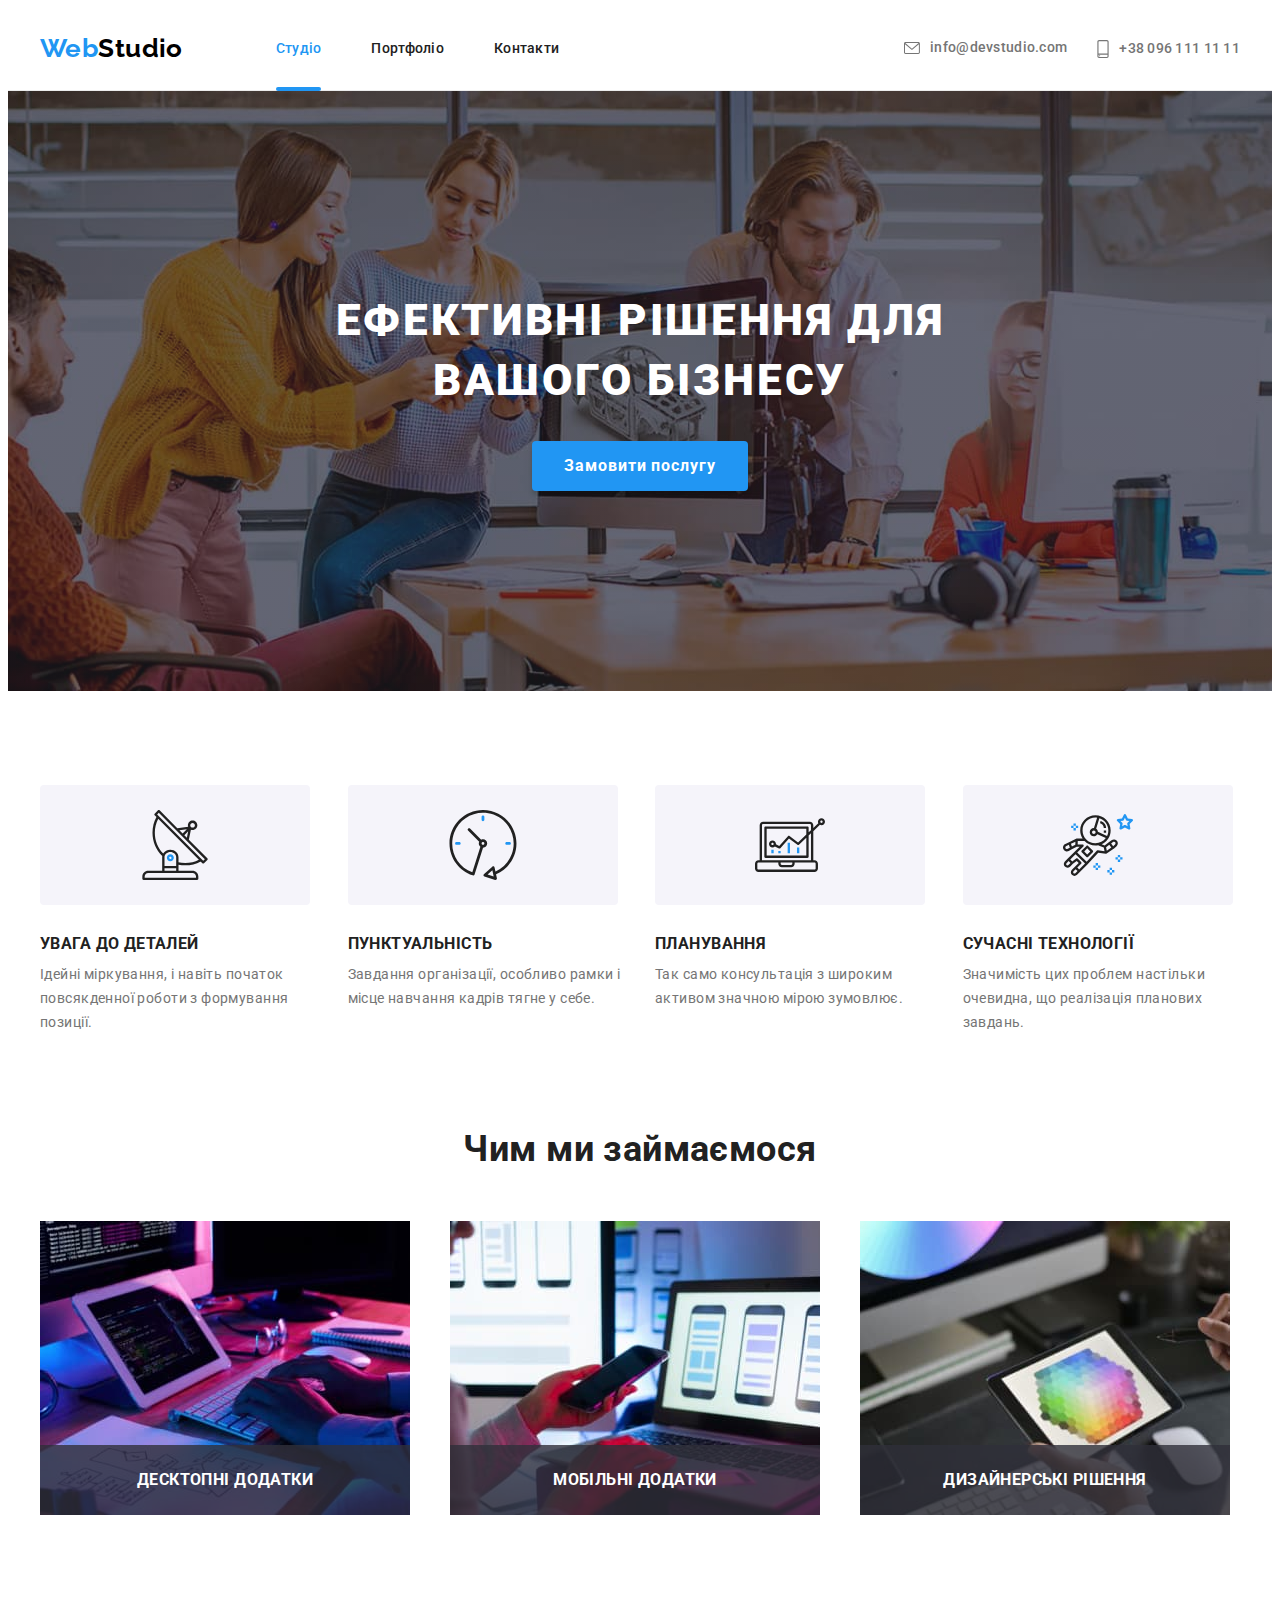
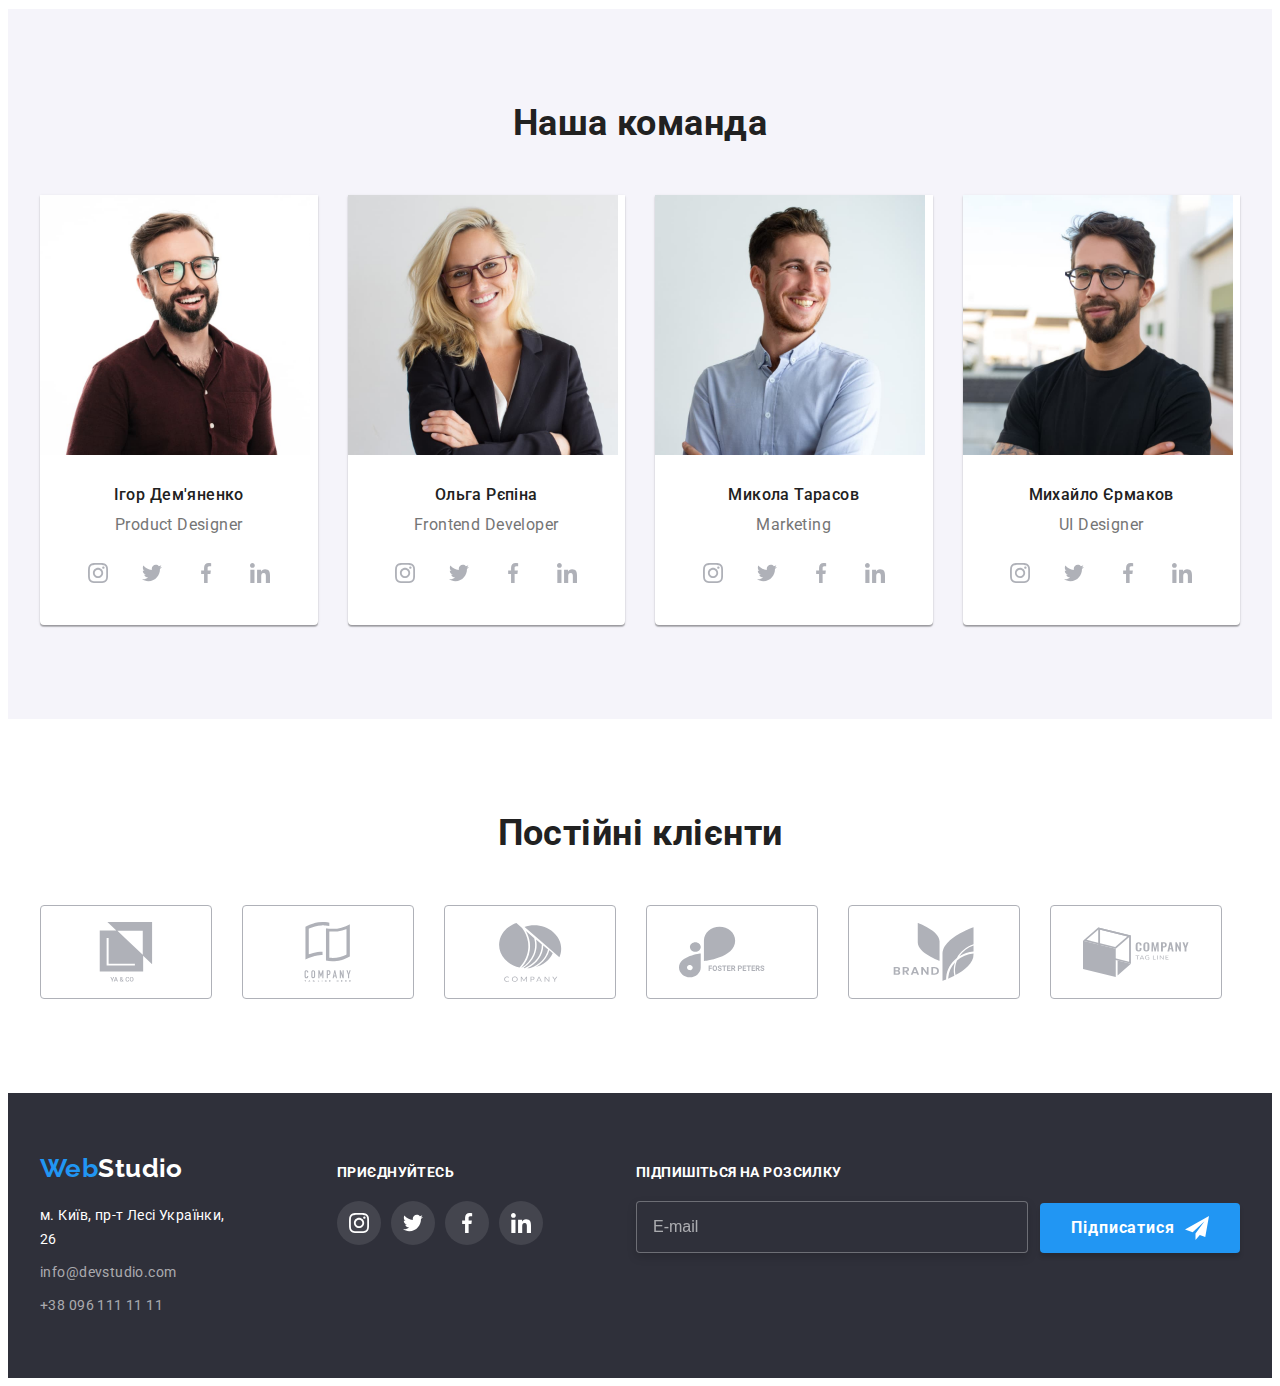
==== commit 9b424005: "Выполнена наименование классов по BEM и стилизация страницы Студио с помощью препроцессора SASS" ====
--- a/index.html
+++ b/index.html
@@ -4,7 +4,7 @@
     <meta charset="UTF-8" />
     <meta http-equiv="X-UA-Compatible" content="IE=edge" />
     <meta name="viewport" content="width=device-width, initial-scale=1.0" />
-    <title>Document</title>
+    <title>WebStudio</title>
     <link rel="icon" href="./images/favicon.ico" type="image/x-icon" />
     <link rel="preconnect" href="https://fonts.googleapis.com" />
     <link rel="preconnect" href="https://fonts.gstatic.com" crossorigin />
@@ -15,8 +15,11 @@
     <link
       rel="stylesheet"
       href="https://cdnjs.cloudflare.com/ajax/libs/modern-normalize/1.1.0/modern-normalize.min.css"
+      integrity="sha512-wpPYUAdjBVSE4KJnH1VR1HeZfpl1ub8YT/NKx4PuQ5NmX2tKuGu6U/JRp5y+Y8XG2tV+wKQpNHVUX03MfMFn9Q=="
+      crossorigin="anonymous"
+      referrerpolicy="no-referrer"
     />
-    <link rel="stylesheet" href="./css/styles.css" />
+    <link rel="stylesheet" href="./css/main.min.css" />
   </head>
 
   <body class="body-site">
@@ -24,7 +27,7 @@
       <!--Навігація сайту-->
       <div class="container header__content">
         <nav class="nav">
-          <a class="link logo" href="./index.html" rel="noopener nofollow noreferrer"
+          <a class="link logo header__logo" href="./index.html" rel="noopener nofollow noreferrer"
             >Web<span class="header__logo-color">Studio</span></a
           >
           <ul class="list nav__list">
@@ -561,28 +564,48 @@
           <strong class="site-socials__title">Приєднуйтесь</strong>
           <ul class="list site-socials__list">
             <li class="item site-socials__item">
-              <a class="link site-socials__link" href="" target="_blank" rel="noopener nofollow noreferrer">
+              <a
+                class="link site-socials__link"
+                href=""
+                target="_blank"
+                rel="noopener nofollow noreferrer"
+              >
                 <svg class="icon site-socials__icon" width="20px" height="20px">
                   <use href="./images/icons.svg#icon-instagram"></use>
                 </svg>
               </a>
             </li>
             <li class="item site-socials__item">
-              <a class="link site-socials__link" href="" target="_blank" rel="noopener nofollow noreferrer">
+              <a
+                class="link site-socials__link"
+                href=""
+                target="_blank"
+                rel="noopener nofollow noreferrer"
+              >
                 <svg class="icon site-socials__icon" width="20px" height="20px">
                   <use href="./images/icons.svg#icon-twitter"></use>
                 </svg>
               </a>
             </li>
             <li class="item site-socials__item">
-              <a class="link site-socials__link" href="" target="_blank" rel="noopener nofollow noreferrer">
+              <a
+                class="link site-socials__link"
+                href=""
+                target="_blank"
+                rel="noopener nofollow noreferrer"
+              >
                 <svg class="icon site-socials__icon" width="20px" height="20px">
                   <use href="./images/icons.svg#icon-facebook"></use>
                 </svg>
               </a>
             </li>
             <li class="item site-socials__item">
-              <a class="link site-socials__link" href="" target="_blank" rel="noopener nofollow noreferrer">
+              <a
+                class="link site-socials__link"
+                href=""
+                target="_blank"
+                rel="noopener nofollow noreferrer"
+              >
                 <svg class="icon site-socials__icon" width="20px" height="20px">
                   <use href="./images/icons.svg#icon-linkedin"></use>
                 </svg>
@@ -592,7 +615,7 @@
         </div>
         <form class="form-subscribe">
           <label class="form-subscribe__label">
-            <strong class="form-subscribe__text">Підпишіться на розсилку</strong>
+            <strong class="form-subscribe__title">Підпишіться на розсилку</strong>
             <input class="form-subscribe__field" type="email" name="email" placeholder="E-mail" />
           </label>
           <button class="button form-subscribe__button" type="submit">
@@ -610,24 +633,34 @@
       <div class="modal">
         <form class="modal-form">
           <strong class="modal-form__title">Залиште свої дані, ми вам передзвонимо</strong>
-          <label class="modal-form__register">
-            <span class="modal-form__text">Ім'я</span>
-            <input class="field modal-form__field-name" type="text" name="name" placeholder=" " />
+          <label class="modal-form__label modal-form__label-name">
+            <span class="modal-form__text-name">Ім'я</span>
+            <input
+              class="modal-form__field modal-form__field-name"
+              type="text"
+              name="name"
+              placeholder=" "
+            />
             <svg class="icon modal-form__icon" width="18px" height="18px">
               <use href="./images/icons.svg#icon-person"></use>
             </svg>
           </label>
-          <label class="modal-form__register">
-            <span class="modal-form__text">Телефон</span>
-            <input class="field modal-form__field-tel" type="tel" name="tel" placeholder=" " />
+          <label class="modal-form__label modal-form__label-tel">
+            <span class="modal-form__text-tel">Телефон</span>
+            <input
+              class="modal-form__field modal-form__field-tel"
+              type="tel"
+              name="tel"
+              placeholder=" "
+            />
             <svg class="icon modal-form__icon" width="18px" height="18px">
               <use href="./images/icons.svg#icon-phone"></use>
             </svg>
           </label>
-          <label class="modal-form__register">
-            <span class="modal-form__text"><span lang="en">Email</span></span>
+          <label class="modal-form__label modal-form__label-email">
+            <span class="modal-form__text-email"><span lang="en">Email</span></span>
             <input
-              class="field modal-form__field-email"
+              class="modal-form__field modal-form__field-email"
               type="email"
               name="email"
               placeholder=" "
@@ -636,23 +669,33 @@
               <use href="./images/icons.svg#icon-email"></use>
             </svg>
           </label>
-          <label class="modal-form__register modal-form__register--comment">
-            <span class="modal-form__text">Коментар</span>
+          <label class="modal-form__label modal-form__label-comment">
+            <span class="modal-form__text-comment">Коментар</span>
             <textarea
-              class="field modal-form__field-comment"
+              class="modal-form__field modal-form__field-comment"
               name="feedback"
               rows="5"
               placeholder="Введіть текст"
             ></textarea>
           </label>
-          <label class="modal-form__register modal-form__register--checkbox">
-            <input class="modal-form__field-mark" type="checkbox" name="checkbox_terms" />
-            <svg class="icon modal-form__icon-mark" width="16px" height="15px">
+          <label class="modal-form__label modal-form__label-checkbox">
+            <input
+              class="modal-form__field modal-form__field-checkbox"
+              type="checkbox"
+              name="checkbox_terms"
+            />
+            <svg class="icon modal-form__icon--mark" width="16px" height="15px">
               <use href="./images/icons.svg#icon-check"></use>
             </svg>
-            <span class="modal-form__text--mark"
+            <span class="modal-form__text-checkbox"
               >Погоджуюся з розсилкою та приймаю
-              <a class="link link-terms" href="" target="_blank" rel="noopener nofollow noreferrer">Умови договору</a>
+              <a
+                class="link modal-form__link-terms"
+                href=""
+                target="_blank"
+                rel="noopener nofollow noreferrer"
+                >Умови договору</a
+              >
             </span>
           </label>
           <button class="button modal-form__button" type="submit">Відправити</button>
--- a/css/main.min.css
+++ b/css/main.min.css
@@ -0,0 +1 @@
+.body-site{background-color:#fff;color:#757575;font-family:Roboto,sans-serif;font-weight:400;font-size:14px;letter-spacing:.03em}.img{display:block}.section{max-width:1600px;padding-top:94px;padding-bottom:94px;margin-left:auto;margin-right:auto}.container{margin-right:auto;margin-bottom:0px;margin-left:auto;width:1200px;padding:0 15px}.link{color:#212121;text-decoration:none}.list{padding:0;margin:0;list-style:none}.icon{fill:currentColor}.logo{color:#2196f3;font-family:Raleway,sans-serif;font-weight:700;font-size:26px;line-height:1.2}.button{display:-webkit-inline-box;display:-ms-inline-flexbox;display:inline-flex;-webkit-box-pack:center;-ms-flex-pack:center;justify-content:center;-webkit-box-align:center;-ms-flex-align:center;align-items:center;padding:10px 28px;font-family:inherit;font-weight:700;font-size:16px;line-height:1.88;letter-spacing:.06em;cursor:pointer;background-color:#2196f3;color:#fff;-webkit-box-shadow:0px 4px 4px rgba(0,0,0,.15);box-shadow:0px 4px 4px rgba(0,0,0,.15);border-radius:4px;border:rgba(0,0,0,0)}.visually-hidden{position:absolute;width:1px;height:1px;margin:-1px;border:0;padding:0;white-space:nowrap;-webkit-clip-path:inset(100%);clip-path:inset(100%);clip:rect(0 0 0 0);overflow:hidden}.nav__link,.header__contacts-link{display:-webkit-box;display:-ms-flexbox;display:flex;padding-top:32px;padding-bottom:32px;-webkit-box-align:center;-ms-flex-align:center;align-items:center;font-weight:500;line-height:1.14;letter-spacing:.02em;list-style:none;-webkit-transition:color 250ms cubic-bezier(0.4, 0, 0.2, 1);transition:color 250ms cubic-bezier(0.4, 0, 0.2, 1)}.services__name,.features__name{font-weight:700;line-height:1.14;text-transform:uppercase}.clients__title,.employees__title,.services__title,.features__title{margin-top:0;margin-bottom:50px;color:#212121;font-weight:700;font-size:36px;line-height:1.16;text-align:center}.site-socials__link,.person-card__socail-link{display:-webkit-box;display:-ms-flexbox;display:flex;width:44px;height:44px;-webkit-box-align:center;-ms-flex-align:center;align-items:center;-webkit-box-pack:center;-ms-flex-pack:center;justify-content:center;border-radius:50%;-webkit-transition:color 250ms cubic-bezier(0.4, 0, 0.2, 1),background-color 250ms cubic-bezier(0.4, 0, 0.2, 1);transition:color 250ms cubic-bezier(0.4, 0, 0.2, 1),background-color 250ms cubic-bezier(0.4, 0, 0.2, 1)}.form-subscribe__title,.site-socials__title{display:inline-block;margin-top:0;margin-bottom:20px;font-weight:700;line-height:1.14;text-transform:uppercase;color:#fff}.form-subscribe__button{min-width:200px;min-height:50px}.modal-form__text-name,.modal-form__text-tel,.modal-form__text-email,.modal-form__text-comment{margin-bottom:4px;font-size:12px;line-height:1.17;letter-spacing:.01em}.modal-form__label-comment,.modal-form__label-name,.modal-form__label-tel,.modal-form__label-email{display:-webkit-box;display:-ms-flexbox;display:flex;-webkit-box-orient:vertical;-webkit-box-direction:normal;-ms-flex-direction:column;flex-direction:column;position:relative}.modal-form__field-comment,.modal-form__field-tel,.modal-form__field-email,.modal-form__field-name{min-width:448px;min-height:40px;border:1px solid rgba(33,33,33,.2);border-radius:4px;-webkit-transition:border 250ms cubic-bezier(0.4, 0, 0.2, 1);transition:border 250ms cubic-bezier(0.4, 0, 0.2, 1)}.modal-form__icon{position:absolute;top:29px;left:12px;color:#212121;-webkit-transition:color 250ms cubic-bezier(0.4, 0, 0.2, 1);transition:color 250ms cubic-bezier(0.4, 0, 0.2, 1)}.header{max-width:1600px;margin-left:auto;margin-right:auto;border-bottom:1px solid #ececec}.header__logo{padding-top:24px;padding-bottom:25px}.header__content{display:-webkit-box;display:-ms-flexbox;display:flex;-webkit-box-align:center;-ms-flex-align:center;align-items:center}.header__logo-color{color:#000}.header__contacts-icon{margin-right:10px}.header__contacts-link{color:#757575}.header__contacts-link:hover,.header__contacts-link:focus{color:#2196f3}.header__contacts-list{display:-webkit-box;display:-ms-flexbox;display:flex;margin-left:auto;gap:30px}.nav{display:-webkit-box;display:-ms-flexbox;display:flex}.nav__list{display:-webkit-box;display:-ms-flexbox;display:flex;margin-left:93px;gap:50px}.nav__link:hover,.nav__link:focus{color:#2196f3}.nav__link--current{position:relative;color:#2196f3}.nav__link--current::after{content:"";position:absolute;bottom:-2px;left:0;width:100%;height:4px;background-color:#2196f3;border-radius:4px}.main{padding-top:200px;padding-bottom:200px;background-image:-webkit-gradient(linear, left top, right top, from(rgba(47, 48, 58, 0.4)), to(rgba(47, 48, 58, 0.4))),url(../images/img-main.jpg);background-image:linear-gradient(to right, rgba(47, 48, 58, 0.4), rgba(47, 48, 58, 0.4)),url(../images/img-main.jpg);background-position:center;background-repeat:no-repeat;background-size:cover}.main__content{text-align:center}.main__title{margin-top:0;margin-right:auto;margin-bottom:30px;margin-left:auto;width:696px;color:#fff;font-weight:900;font-size:44px;line-height:1.36;letter-spacing:.06em;text-transform:uppercase}.main__button{min-width:216px;min-height:50px}.features__list{display:-webkit-box;display:-ms-flexbox;display:flex;-ms-flex-wrap:wrap;flex-wrap:wrap;gap:30px}.features__item{width:calc((100% - 90px)/4)}.features__wrapper-icon{display:-webkit-box;display:-ms-flexbox;display:flex;width:270px;height:120px;margin-bottom:30px;-webkit-box-pack:center;-ms-flex-pack:center;justify-content:center;-webkit-box-align:center;-ms-flex-align:center;align-items:center;background-color:#f5f4fa;border-radius:4px}.features__name{margin-top:0;margin-bottom:10px;color:#212121;font-weight:700;line-height:1.14;text-transform:uppercase}.features__text{margin-top:0;margin-bottom:0;line-height:1.71}.services{padding-top:0}.services__list{display:-webkit-box;display:-ms-flexbox;display:flex;-ms-flex-wrap:wrap;flex-wrap:wrap;gap:30px}.services__item{position:relative;width:calc((100% - 60px)/3)}.services__overlay{position:absolute;bottom:0;left:0;display:-webkit-box;display:-ms-flexbox;display:flex;-webkit-box-pack:center;-ms-flex-pack:center;justify-content:center;-webkit-box-align:center;-ms-flex-align:center;align-items:center;min-width:370px;min-height:70px;background-color:rgba(47,48,58,.8)}.services__name{margin:0;color:#fff}.employees{background-color:#f5f4fa}.employees__list{display:-webkit-box;display:-ms-flexbox;display:flex;-ms-flex-wrap:wrap;flex-wrap:wrap;gap:30px}.person-card{width:calc((100% - 90px)/4);background-color:#fff;-webkit-box-shadow:0px 1px 3px rgba(0,0,0,.12),0px 1px 1px rgba(0,0,0,.14),0px 2px 1px rgba(0,0,0,.2);box-shadow:0px 1px 3px rgba(0,0,0,.12),0px 1px 1px rgba(0,0,0,.14),0px 2px 1px rgba(0,0,0,.2);border-radius:0px 0px 4px 4px}.person-card__description{padding:30px 32px}.person-card__name{margin-top:0;margin-bottom:10px;color:#212121;font-weight:500;font-size:16px;line-height:1.19;text-align:center}.person-card__post{margin-top:0;margin-bottom:16px;font-size:16px;line-height:1.36;text-align:center}.person-card__socials{display:-webkit-box;display:-ms-flexbox;display:flex;gap:10px;-webkit-box-pack:center;-ms-flex-pack:center;justify-content:center}.person-card__socail-link{color:#afb1b8}.person-card__socail-link:hover,.person-card__socail-link:focus{color:#fff;background-color:#2196f3}.clients__list{display:-webkit-box;display:-ms-flexbox;display:flex;padding:0;margin:0;gap:30px}.clients__link{display:-webkit-box;display:-ms-flexbox;display:flex;width:170px;height:92px;-webkit-box-align:center;-ms-flex-align:center;align-items:center;-webkit-box-pack:center;-ms-flex-pack:center;justify-content:center;color:#afb1b8;border:1px solid #afb1b8;border-radius:4px;-webkit-transition:color 250ms cubic-bezier(0.4, 0, 0.2, 1),border 250ms cubic-bezier(0.4, 0, 0.2, 1);transition:color 250ms cubic-bezier(0.4, 0, 0.2, 1),border 250ms cubic-bezier(0.4, 0, 0.2, 1)}.clients__link:hover,.clients__link:focus{color:#2196f3;border:1px solid #2196f3}.footer{max-width:1600px;margin-left:auto;margin-right:auto;padding-top:60px;padding-bottom:60px;background-color:#2f303a}.footer__content{display:-webkit-box;display:-ms-flexbox;display:flex;-webkit-box-align:baseline;-ms-flex-align:baseline;align-items:baseline}.footer__contacts--withlogo{margin-right:93px}.footer__logo{display:inline-block;padding-top:0;padding-bottom:0;margin-bottom:20px}.footer__logo-colored{color:#fff}.footer__contacts{font-style:normal;line-height:1.71}.footer__contacts-location{margin-top:0;margin-bottom:9px;color:#fff}.footer__contacts-list{display:-webkit-box;display:-ms-flexbox;display:flex;-webkit-box-orient:vertical;-webkit-box-direction:normal;-ms-flex-direction:column;flex-direction:column;gap:9px}.footer__contacts-link{-webkit-transition:color 250ms cubic-bezier(0.4, 0, 0.2, 1);transition:color 250ms cubic-bezier(0.4, 0, 0.2, 1);color:rgba(255,255,255,.6)}.footer__contacts-link:hover,.footer__contacts-link:focus{color:#2196f3}.site-socials{margin-right:93px}.site-socials__list{display:-webkit-box;display:-ms-flexbox;display:flex;gap:10px}.site-socials__link{color:#fff;background-color:rgba(255,255,255,.1)}.site-socials__link:hover,.site-socials__link:focus{background-color:#2196f3}.form-subscribe{display:-webkit-box;display:-ms-flexbox;display:flex;-webkit-box-align:end;-ms-flex-align:end;align-items:flex-end}.form-subscribe__icon{margin-left:10px}.form-subscribe__label{display:-webkit-box;display:-ms-flexbox;display:flex;-webkit-box-orient:vertical;-webkit-box-direction:normal;-ms-flex-direction:column;flex-direction:column;margin-right:12px}.form-subscribe__label:focus-within .form-subscribe__field{border:1px solid #2196f3}.form-subscribe__field{min-width:358px;padding:15px 16px;font-size:16px;line-height:1.25;color:#fff;background-color:#2f303a;-webkit-filter:drop-shadow(0px 4px 4px rgba(0, 0, 0, 0.15));filter:drop-shadow(0px 4px 4px rgba(0, 0, 0, 0.15));border:1px solid rgba(255,255,255,.3);border-radius:4px;-webkit-transition:border 250ms cubic-bezier(0.4, 0, 0.2, 1);transition:border 250ms cubic-bezier(0.4, 0, 0.2, 1)}.form-subscribe__field::-webkit-input-placeholder{color:rgba(255,255,255,.6)}.form-subscribe__field::-moz-placeholder{color:rgba(255,255,255,.6)}.form-subscribe__field:-ms-input-placeholder{color:rgba(255,255,255,.6)}.form-subscribe__field::-ms-input-placeholder{color:rgba(255,255,255,.6)}.form-subscribe__field::placeholder{color:rgba(255,255,255,.6)}.backdrop{position:fixed;top:0;left:0;opacity:1;-webkit-transition:opacity 250ms cubic-bezier(0.4, 0, 0.2, 1),visibility 250ms cubic-bezier(0.4, 0, 0.2, 1);transition:opacity 250ms cubic-bezier(0.4, 0, 0.2, 1),visibility 250ms cubic-bezier(0.4, 0, 0.2, 1);width:100%;height:100%;background-color:rgba(0,0,0,.2)}.backdrop--is-hidden{opacity:0;pointer-events:none;visibility:hidden}.modal{position:absolute;top:50%;left:50%;overflow:hidden;-webkit-transform:translate(-50%, -50%) scale(1);transform:translate(-50%, -50%) scale(1);-webkit-transition:-webkit-transform 250ms cubic-bezier(0.4, 0, 0.2, 1);transition:-webkit-transform 250ms cubic-bezier(0.4, 0, 0.2, 1);transition:transform 250ms cubic-bezier(0.4, 0, 0.2, 1);transition:transform 250ms cubic-bezier(0.4, 0, 0.2, 1), -webkit-transform 250ms cubic-bezier(0.4, 0, 0.2, 1);padding:40px;background-color:#fff;-webkit-box-shadow:0px 1px 3px rgba(0,0,0,.12),0px 1px 1px rgba(0,0,0,.14),0px 2px 1px rgba(0,0,0,.2);box-shadow:0px 1px 3px rgba(0,0,0,.12),0px 1px 1px rgba(0,0,0,.14),0px 2px 1px rgba(0,0,0,.2);border-radius:4px}.backdrop--is-hidden .modal{-webkit-transform:translate(-50%, -50%) scale(1.5);transform:translate(-50%, -50%) scale(1.5)}.modal__button-close{position:absolute;top:8px;right:8px;-webkit-transition:color 250ms cubic-bezier(0.4, 0, 0.2, 1);transition:color 250ms cubic-bezier(0.4, 0, 0.2, 1);display:-webkit-box;display:-ms-flexbox;display:flex;cursor:pointer;margin-left:auto;padding:6px;min-width:30px;min-height:30px;font-family:inherit;background-color:#fff;border-radius:50%;border:1px solid rgba(0,0,0,.1)}.modal__button-close:hover,.modal__button-close:focus{color:#2196f3}.modal-form{display:-webkit-box;display:-ms-flexbox;display:flex;-webkit-box-orient:vertical;-webkit-box-direction:normal;-ms-flex-direction:column;flex-direction:column;-webkit-box-align:center;-ms-flex-align:center;align-items:center}.modal-form__title{margin-bottom:12px;text-align:center;font-size:20px;line-height:1.15;color:#212121}.modal-form__link-terms{color:#2196f3;text-decoration:underline}.modal-form__button{min-width:200px;min-height:50px}.modal-form__label-name,.modal-form__label-tel,.modal-form__label-email{margin-bottom:10px}.modal-form__label-comment{margin-bottom:20px}.modal-form__label-checkbox{position:relative;display:-webkit-box;display:-ms-flexbox;display:flex;-webkit-box-orient:horizontal;-webkit-box-direction:normal;-ms-flex-direction:row;flex-direction:row;-webkit-box-align:center;-ms-flex-align:center;align-items:center;margin-bottom:30px}.modal-form__text-checkbox{margin:0;line-height:1.71;-webkit-user-select:none;-moz-user-select:none;-ms-user-select:none;user-select:none}.modal-form__text-checkbox::before{content:"";display:-webkit-inline-box;display:-ms-inline-flexbox;display:inline-flex;width:16px;height:15px;margin-right:7px;border:2px solid #212121;border-radius:2px}.modal-form__label:focus-within>.modal-form__field{border:1px solid #2196f3;outline:rgba(0,0,0,0)}.modal-form__field-name{padding-left:42px}.modal-form__field-email{padding-left:42px}.modal-form__field-tel{padding-left:42px}.modal-form__field-comment{padding:12px 16px;resize:none}.modal-form__field-comment::-webkit-input-placeholder{margin-bottom:4px;font-size:12px;line-height:1.17;letter-spacing:.01em;color:rgba(117,117,117,.5)}.modal-form__field-comment::-moz-placeholder{margin-bottom:4px;font-size:12px;line-height:1.17;letter-spacing:.01em;color:rgba(117,117,117,.5)}.modal-form__field-comment:-ms-input-placeholder{margin-bottom:4px;font-size:12px;line-height:1.17;letter-spacing:.01em;color:rgba(117,117,117,.5)}.modal-form__field-comment::-ms-input-placeholder{margin-bottom:4px;font-size:12px;line-height:1.17;letter-spacing:.01em;color:rgba(117,117,117,.5)}.modal-form__field-comment::placeholder{margin-bottom:4px;font-size:12px;line-height:1.17;letter-spacing:.01em;color:rgba(117,117,117,.5)}.modal-form__field-checkbox{position:absolute;width:1px;height:1px;margin:-1px;border:0;padding:0;white-space:nowrap;-webkit-clip-path:inset(100%);clip-path:inset(100%);clip:rect(0 0 0 0);overflow:hidden}.modal-form__label:focus-within>.modal-form__icon{color:#2196f3}.modal-form__icon--mark{position:absolute;top:4px;opacity:0;background-color:#2196f3;border-radius:2px;-webkit-transition:opacity 250ms cubic-bezier(0.4, 0, 0.2, 1);transition:opacity 250ms cubic-bezier(0.4, 0, 0.2, 1)}.modal-form__field-checkbox:checked+.modal-form__icon--mark{opacity:1}/*# sourceMappingURL=main.min.css.map */